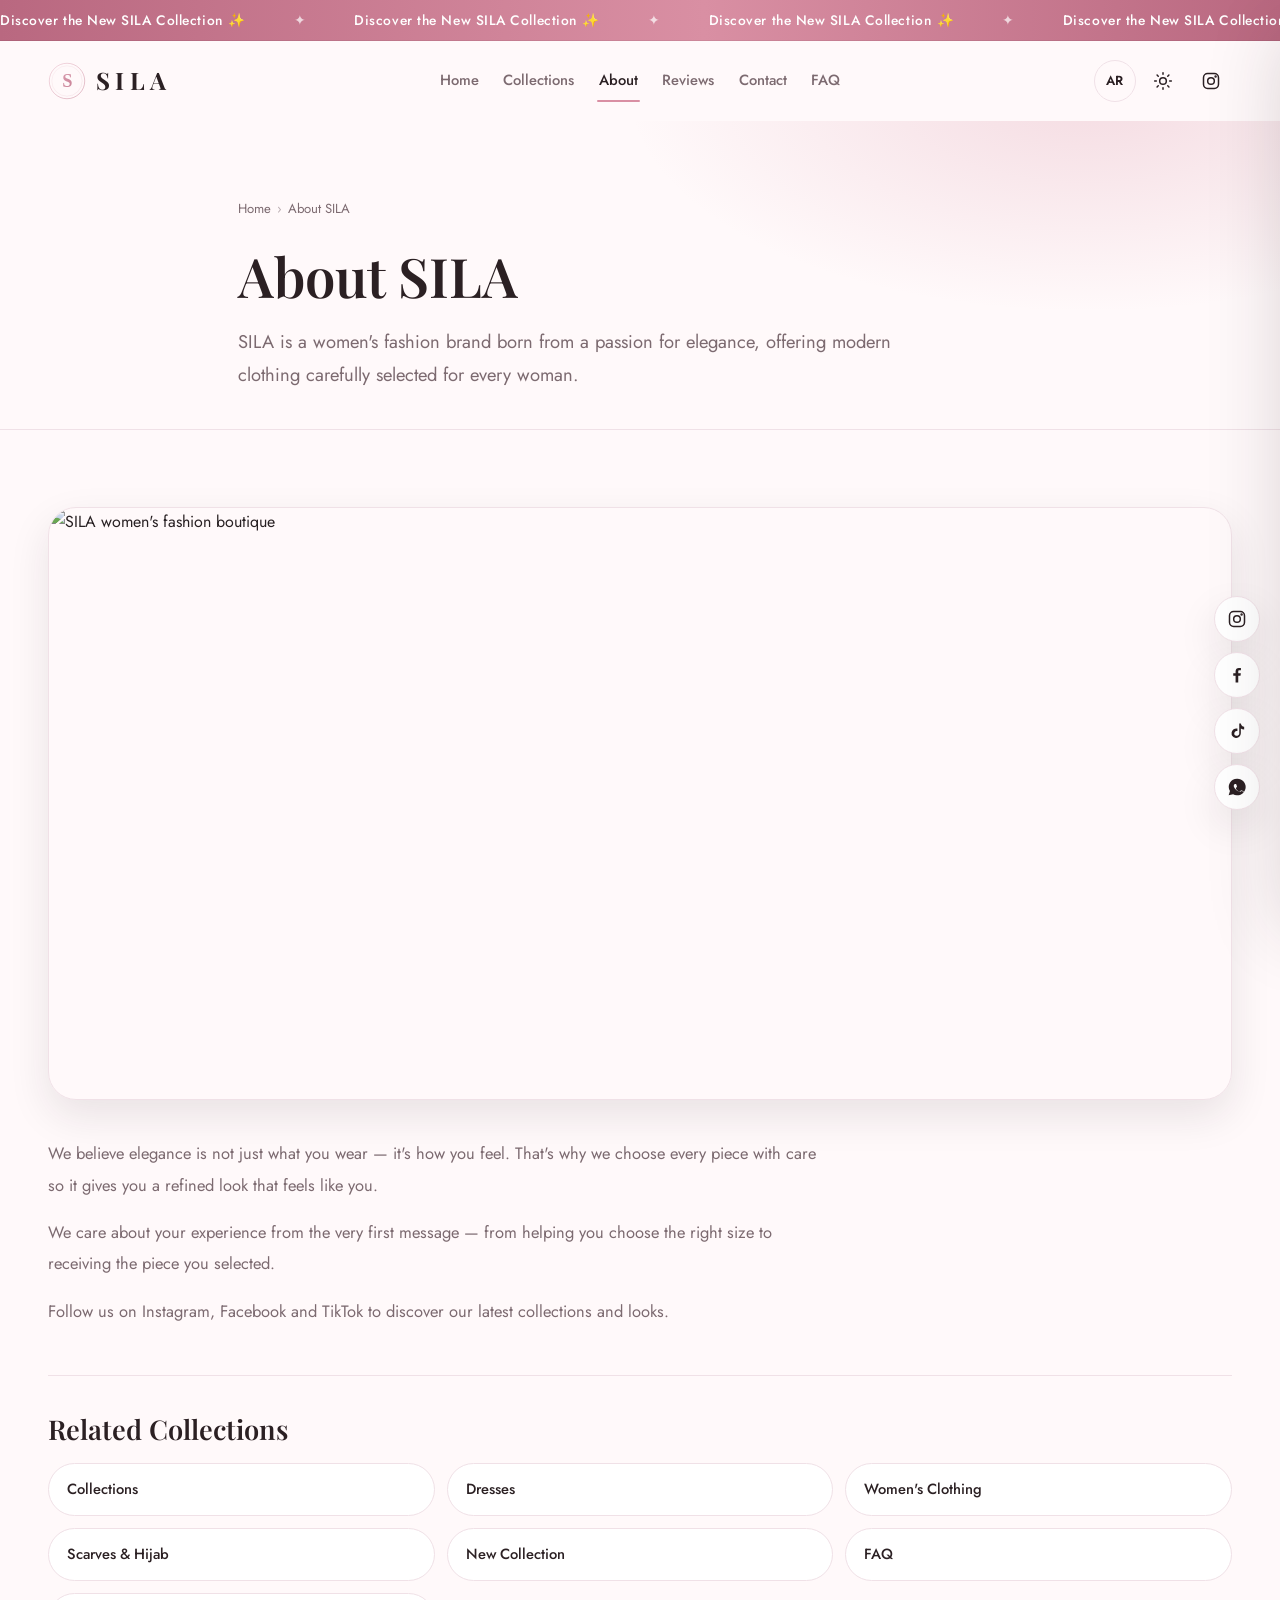
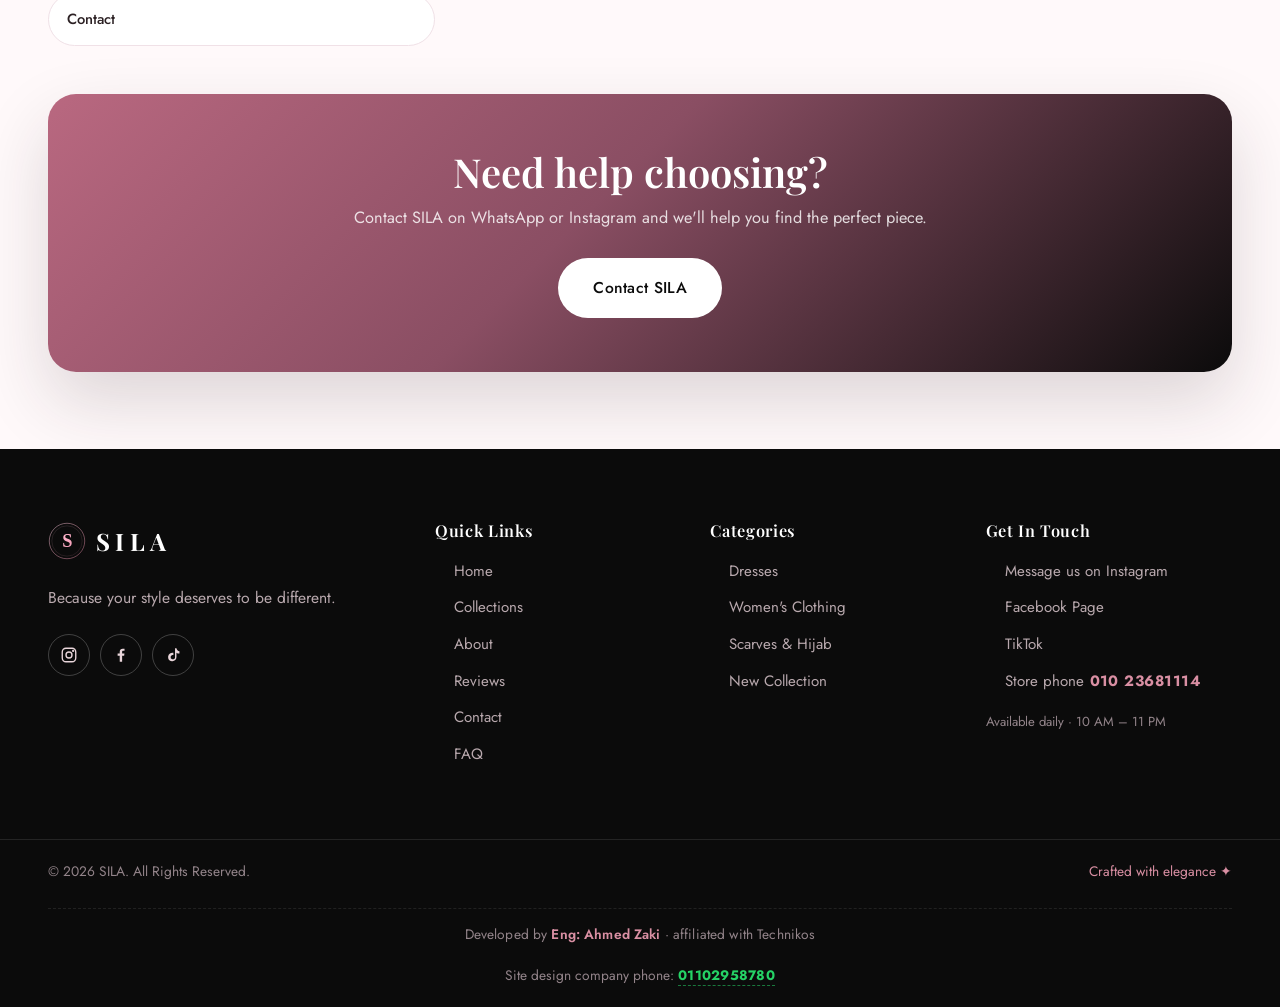
==== about/index.html @ e997da6b "Add multi-page SEO: subpages, robots, sitemap, schema, 404, brand assets, per-page meta" ====
<!DOCTYPE html>
<html lang="en" dir="ltr" data-theme="light" data-page="about" data-nav="about">
<head>
  <meta charset="UTF-8" />
  <meta name="viewport" content="width=device-width, initial-scale=1.0" />
  <meta name="description" content="Learn the SILA story — a women's fashion brand offering modern, elegant clothing carefully selected in Egypt." />
  <meta name="robots" content="index, follow" />
  <meta name="theme-color" content="#FFF9FA" />

  <!-- Open Graph -->
  <meta property="og:type" content="website" />
  <meta property="og:site_name" content="SILA" />
  <meta property="og:title" content="About SILA | Women's Fashion Brand" />
  <meta property="og:description" content="Learn the SILA story — a women's fashion brand offering modern, elegant clothing carefully selected in Egypt." />
  <meta property="og:image" content="https://sila-fashion.com/assets/brand/sila-og-image.png" />
  <meta property="og:url" content="https://sila-fashion.com/about/" />
  <meta property="og:locale" content="en_US" />
  <meta property="og:locale:alternate" content="ar_EG" />

  <!-- Twitter Card -->
  <meta name="twitter:card" content="summary_large_image" />
  <meta name="twitter:title" content="About SILA | Women's Fashion Brand" />
  <meta name="twitter:description" content="Learn the SILA story — a women's fashion brand offering modern, elegant clothing carefully selected in Egypt." />
  <meta name="twitter:image" content="https://sila-fashion.com/assets/brand/sila-og-image.png" />

  <!-- Canonical -->
  <link rel="canonical" href="https://sila-fashion.com/about/" />

  <!-- Favicons -->
  <link rel="icon" type="image/svg+xml" href="../assets/icons/favicon.svg" />
  <link rel="icon" type="image/png" sizes="32x32" href="../assets/icons/favicon-32x32.png" />
  <link rel="icon" type="image/png" sizes="16x16" href="../assets/icons/favicon-16x16.png" />
  <link rel="apple-touch-icon" sizes="180x180" href="../assets/icons/apple-touch-icon.png" />

  <title>About SILA | Women's Fashion Brand</title>

  <script>
    (function () {
      try {
        document.documentElement.classList.add('js');
        var th = localStorage.getItem('sila-theme');
        if (th === 'dark') document.documentElement.setAttribute('data-theme', 'dark');
        var lg = localStorage.getItem('sila-lang');
        if (lg === 'ar') { document.documentElement.lang = 'ar'; document.documentElement.dir = 'rtl'; }
      } catch (e) {}
    })();
  </script>

  <link rel="preconnect" href="https://fonts.googleapis.com" />
  <link rel="preconnect" href="https://fonts.gstatic.com" crossorigin />
  <link href="https://fonts.googleapis.com/css2?family=Almarai:wght@300;400;700;800&family=Jost:wght@300;400;500;600&family=Playfair+Display:ital,wght@0,400;0,500;0,600;0,700;1,400;1,500&display=swap" rel="stylesheet" />

  <link rel="stylesheet" href="../style.css" />
  <link rel="stylesheet" href="../pages.css" />

  <script type="application/ld+json">
  {
    "@context": "https://schema.org",
    "@type": "Organization",
    "name": "SILA",
    "url": "https://sila-fashion.com/",
    "logo": "https://sila-fashion.com/assets/brand/sila-icon.svg",
    "image": "https://sila-fashion.com/assets/brand/sila-og-image.png",
    "sameAs": [
      "https://www.facebook.com/share/1JP3XEn1RE/?mibextid=wwXIfr",
      "https://www.instagram.com/sila_scarf.96",
      "https://www.tiktok.com/@sill_womens_fashion"
    ]
  }
  </script>

  <script type="application/ld+json">
  {
    "@context": "https://schema.org",
    "@type": "WebPage",
    "name": "About SILA",
    "url": "https://sila-fashion.com/about/",
    "inLanguage": ["en", "ar"],
    "isPartOf": { "@type": "WebSite", "name": "SILA", "url": "https://sila-fashion.com/" },
    "publisher": { "@type": "Organization", "name": "SILA", "url": "https://sila-fashion.com/", "logo": "https://sila-fashion.com/assets/brand/sila-icon.svg" }
  }
  </script>
</head>
<body>
  <a class="skip-link" href="#main">Skip to content</a>

  <div class="loader" id="loader" aria-hidden="true">
    <div class="loader-monogram">
      <svg viewBox="0 0 120 120" width="140" height="140" aria-hidden="true">
        <circle cx="60" cy="60" r="54" fill="none" stroke="currentColor" stroke-width="1.2" />
        <text x="60" y="60" text-anchor="middle" dominant-baseline="central" class="loader-letter">S</text>
      </svg>
      <span class="loader-word">SILA</span>
    </div>
    <div class="loader-line"><span></span></div>
  </div>

  <div class="announcement">
    <div class="marquee">
      <div class="marquee-track" id="announceTrack"></div>
    </div>
  </div>

  <header class="nav" id="navbar">
    <div class="container nav-inner">
      <a class="logo" href="../" aria-label="SILA — Home">
        <img class="logo-icon" src="../assets/brand/sila-icon.svg" alt="SILA logo" width="38" height="38" />
        <span class="logo-text">SILA</span>
      </a>

      <nav class="nav-links" id="navLinks" aria-label="Primary navigation">
        <a href="../" class="nav-link" data-nav="home" data-i18n="nav.home">Home</a>
        <a href="../collections/" class="nav-link" data-nav="collections" data-i18n="nav.collections">Collections</a>
        <a href="../about/" class="nav-link" data-nav="about" data-i18n="nav.about">About</a>
        <a href="../#reviews" class="nav-link" data-nav="reviews" data-i18n="nav.reviews">Reviews</a>
        <a href="../contact/" class="nav-link" data-nav="contact" data-i18n="nav.contact">Contact</a>
        <a href="../faq/" class="nav-link" data-nav="faq" data-i18n="nav.faq">FAQ</a>
      </nav>

      <div class="nav-tools">
        <button class="icon-btn lang-btn" id="langBtn" aria-label="Switch language">
          <span id="langBtnText">AR</span>
        </button>

        <button class="icon-btn theme-btn" id="themeBtn" data-i18n-aria="common.theme" aria-label="Toggle theme">
          <svg class="icon-sun" width="20" height="20" viewBox="0 0 24 24" fill="none" stroke="currentColor" stroke-width="1.8" stroke-linecap="round" aria-hidden="true"><circle cx="12" cy="12" r="4"/><path d="M12 2v2M12 20v2M4.9 4.9l1.4 1.4M17.7 17.7l1.4 1.4M2 12h2M20 12h2M4.9 19.1l1.4-1.4M17.7 6.3l1.4-1.4"/></svg>
          <svg class="icon-moon" width="20" height="20" viewBox="0 0 24 24" fill="none" stroke="currentColor" stroke-width="1.8" stroke-linecap="round" stroke-linejoin="round" aria-hidden="true"><path d="M21 12.8A9 9 0 1 1 11.2 3 7 7 0 0 0 21 12.8z"/></svg>
        </button>

        <a class="icon-btn social-hdr" href="https://www.instagram.com/sila_scarf.96?igsh=anVldXRsYnl3MHF2&utm_source=qr" target="_blank" rel="noopener noreferrer" data-i18n-aria="common.instagram" aria-label="Instagram">
          <svg width="20" height="20" viewBox="0 0 24 24" fill="none" stroke="currentColor" stroke-width="1.8" stroke-linecap="round" stroke-linejoin="round" aria-hidden="true"><rect x="3" y="3" width="18" height="18" rx="5"/><circle cx="12" cy="12" r="4"/><circle cx="17.5" cy="6.5" r="0.6" fill="currentColor"/></svg>
        </a>

        <button class="hamburger" id="hamburger" aria-label="Open menu" aria-expanded="false">
          <span></span><span></span><span></span>
        </button>
      </div>
    </div>
  </header>

  <div class="menu-overlay" id="menuOverlay" hidden></div>
  <aside class="mobile-menu" id="mobileMenu" aria-label="Mobile menu" aria-hidden="true">
    <div class="mm-head">
      <a class="logo" href="../"><img class="logo-icon" src="../assets/brand/sila-icon.svg" alt="SILA" width="34" height="34" /><span class="logo-text">SILA</span></a>
      <button class="icon-btn mm-close" id="menuClose" data-i18n-aria="common.close" aria-label="Close menu">
        <svg width="20" height="20" viewBox="0 0 24 24" fill="none" stroke="currentColor" stroke-width="1.8" stroke-linecap="round" aria-hidden="true"><path d="M18 6L6 18M6 6l12 12"/></svg>
      </button>
    </div>
    <nav class="mm-links" aria-label="Mobile navigation">
      <a href="../" class="mm-link" data-nav="home" data-i18n="nav.home">Home</a>
      <a href="../collections/" class="mm-link" data-nav="collections" data-i18n="nav.collections">Collections</a>
      <a href="../about/" class="mm-link" data-nav="about" data-i18n="nav.about">About</a>
      <a href="../#reviews" class="mm-link" data-nav="reviews" data-i18n="nav.reviews">Reviews</a>
      <a href="../contact/" class="mm-link" data-nav="contact" data-i18n="nav.contact">Contact</a>
      <a href="../faq/" class="mm-link" data-nav="faq" data-i18n="nav.faq">FAQ</a>
    </nav>
    <div class="mm-tools">
      <button class="icon-btn mm-lang" id="mmLangBtn" aria-label="Switch language"><span id="mmLangText">AR</span></button>
      <button class="icon-btn mm-theme" id="mmThemeBtn" aria-label="Toggle theme">
        <svg class="icon-sun" width="20" height="20" viewBox="0 0 24 24" fill="none" stroke="currentColor" stroke-width="1.8" stroke-linecap="round" aria-hidden="true"><circle cx="12" cy="12" r="4"/><path d="M12 2v2M12 20v2M4.9 4.9l1.4 1.4M17.7 17.7l1.4 1.4M2 12h2M20 12h2M4.9 19.1l1.4-1.4M17.7 6.3l1.4-1.4"/></svg>
        <svg class="icon-moon" width="20" height="20" viewBox="0 0 24 24" fill="none" stroke="currentColor" stroke-width="1.8" stroke-linecap="round" stroke-linejoin="round" aria-hidden="true"><path d="M21 12.8A9 9 0 1 1 11.2 3 7 7 0 0 0 21 12.8z"/></svg>
      </button>
    </div>
    <a class="btn btn-primary mm-cta" href="../contact/" data-i18n="hero.contactCta">Contact Us</a>
    <div class="mm-social">
      <a class="social-pill" href="https://www.instagram.com/sila_scarf.96?igsh=anVldXRsYnl3MHF2&utm_source=qr" target="_blank" rel="noopener noreferrer" aria-label="Instagram">Instagram</a>
      <a class="social-pill" href="https://www.facebook.com/share/1JP3XEn1RE/?mibextid=wwXIfr" target="_blank" rel="noopener noreferrer" aria-label="Facebook">Facebook</a>
      <a class="social-pill" href="https://www.tiktok.com/@sill_womens_fashion?_r=1&_t=ZS-92lfD122CHI" target="_blank" rel="noopener noreferrer" aria-label="TikTok">TikTok</a>
      <a class="social-pill wa-pill" href="https://wa.me/201023681114" target="_blank" rel="noopener noreferrer" aria-label="WhatsApp">WhatsApp</a>
    </div>
  </aside>

  <main id="main">
    <div class="page-hero">
      <div class="container page-hero-inner">
        <nav class="crumbs" id="crumbs" aria-label="Breadcrumb">
          <a href="../" data-i18n="crumb.home">Home</a><span class="crumb-sep" aria-hidden="true">›</span>
          <a href="../about/" aria-current="page">About SILA</a>
        </nav>
        <h1 class="page-title" data-i18n="page.about.h1">About SILA</h1>
        <p class="page-lead" data-i18n="page.about.lead">SILA is a women's fashion brand born from a passion for elegance, offering modern clothing carefully selected for every woman.</p>
      </div>
    </div>

    <section class="section page-content">
      <div class="container">
        <figure class="page-figure">
          <img src="https://images.unsplash.com/photo-1469334031218-e382a71b716b?auto=format&fit=crop&w=1200&q=80" alt="SILA women's fashion editorial" data-i18n-alt="alt.about" loading="lazy" />
        </figure>

        <div class="prose">
          <p data-i18n="page.about.p1">We believe elegance is not just what you wear — it's how you feel. That's why we choose every piece with care so it gives you a refined look that feels like you.</p>
          <p data-i18n="page.about.p2">We care about your experience from the very first message — from helping you choose the right size to receiving the piece you selected.</p>
          <p data-i18n="page.about.p3">Follow us on Instagram, Facebook and TikTok to discover our latest collections and looks.</p>
        </div>

        <nav class="related" aria-labelledby="relatedTitle">
          <h2 id="relatedTitle" data-i18n="related.title">Related Collections</h2>
          <div class="related-list">
            <a class="related-link" href="../collections/">Collections</a>
            <a class="related-link" href="../dresses/">Dresses</a>
            <a class="related-link" href="../womens-clothing/">Women's Clothing</a>
            <a class="related-link" href="../scarves/">Scarves &amp; Hijab</a>
            <a class="related-link" href="../new-collection/">New Collection</a>
            <a class="related-link" href="../faq/">FAQ</a>
            <a class="related-link" href="../contact/">Contact</a>
          </div>
        </nav>

        <div class="page-cta">
          <h2 data-i18n="page.cta.title">Need help choosing?</h2>
          <p data-i18n="page.cta.desc">Contact SILA on WhatsApp or Instagram and we'll help you find the perfect piece.</p>
          <a class="btn" href="../contact/" data-i18n="cta.contact">Contact SILA</a>
        </div>
      </div>
    </section>
  </main>

  <footer class="footer" id="footer">
    <div class="container footer-grid">
      <div class="footer-brand">
        <a class="logo" href="../">
          <img class="logo-icon" src="../assets/brand/sila-icon.svg" alt="SILA logo" width="36" height="36" />
          <span class="logo-text">SILA</span>
        </a>
        <p data-i18n="footer.desc">Because your style deserves to be different.</p>
        <div class="footer-social">
          <a href="https://www.instagram.com/sila_scarf.96?igsh=anVldXRsYnl3MHF2&utm_source=qr" target="_blank" rel="noopener noreferrer" aria-label="Instagram">
            <svg width="18" height="18" viewBox="0 0 24 24" fill="none" stroke="currentColor" stroke-width="1.8" stroke-linecap="round" stroke-linejoin="round" aria-hidden="true"><rect x="3" y="3" width="18" height="18" rx="5"/><circle cx="12" cy="12" r="4"/><circle cx="17.5" cy="6.5" r="0.6" fill="currentColor"/></svg>
          </a>
          <a href="https://www.facebook.com/share/1JP3XEn1RE/?mibextid=wwXIfr" target="_blank" rel="noopener noreferrer" aria-label="Facebook">
            <svg width="18" height="18" viewBox="0 0 24 24" fill="currentColor" aria-hidden="true"><path d="M13.5 21v-8h2.7l.4-3.1h-3.1V7.9c0-.9.3-1.5 1.6-1.5h1.6V3.6c-.3 0-1.3-.1-2.4-.1-2.4 0-4 1.4-4 4.1v2.3H7.5V13h2.8v8"/></svg>
          </a>
          <a href="https://www.tiktok.com/@sill_womens_fashion?_r=1&_t=ZS-92lfD122CHI" target="_blank" rel="noopener noreferrer" aria-label="TikTok">
            <svg width="18" height="18" viewBox="0 0 24 24" fill="currentColor" aria-hidden="true"><path d="M16.6 3c.4 2.1 1.8 3.7 4 4v3.1c-1.5 0-2.9-.5-4-1.2v5.9c0 3.4-2.8 6-6.2 5.5a5.9 5.9 0 0 1-4.9-6.4 5.9 5.9 0 0 1 7-4.9v3.1a2.9 2.9 0 0 0-3.6 1.9 2.9 2.9 0 0 0 1.9 3.6c1.7.5 3.4-.4 3.9-2V3h3.9z"/></svg>
          </a>
        </div>
      </div>

      <nav class="footer-col" aria-label="Footer links">
        <h4 data-i18n="footer.linksTitle">Quick Links</h4>
        <a href="../" data-i18n="nav.home">Home</a>
        <a href="../collections/" data-i18n="nav.collections">Collections</a>
        <a href="../about/" data-i18n="nav.about">About</a>
        <a href="../#reviews" data-i18n="nav.reviews">Reviews</a>
        <a href="../contact/" data-i18n="nav.contact">Contact</a>
        <a href="../faq/" data-i18n="nav.faq">FAQ</a>
      </nav>

      <nav class="footer-col" aria-label="Categories">
        <h4 data-i18n="footer.categoriesTitle">Categories</h4>
        <a href="../dresses/" data-i18n="explore.card.dresses">Dresses</a>
        <a href="../womens-clothing/" data-i18n="explore.card.wc">Women's Clothing</a>
        <a href="../scarves/" data-i18n="explore.card.scarves">Scarves &amp; Hijab</a>
        <a href="../new-collection/" data-i18n="explore.card.new">New Collection</a>
      </nav>

      <div class="footer-col">
        <h4 data-i18n="footer.contactTitle">Get In Touch</h4>
        <a href="https://www.instagram.com/sila_scarf.96?igsh=anVldXRsYnl3MHF2&utm_source=qr" target="_blank" rel="noopener noreferrer">
          <span data-i18n="footer.instagram">Message us on Instagram</span>
        </a>
        <a href="https://www.facebook.com/share/1JP3XEn1RE/?mibextid=wwXIfr" target="_blank" rel="noopener noreferrer">
          <span data-i18n="footer.facebook">Facebook Page</span>
        </a>
        <a href="https://www.tiktok.com/@sill_womens_fashion?_r=1&_t=ZS-92lfD122CHI" target="_blank" rel="noopener noreferrer">
          <span data-i18n="footer.tiktok">TikTok</span>
        </a>
        <a href="tel:+201023681114" class="footer-tel" aria-label="01023681114">
          <span data-i18n="footer.storePhone">Store phone</span>
          <bdi class="tel-num">010 23681114</bdi>
        </a>
        <span class="footer-note" data-i18n="footer.hours">Available daily · 10 AM – 11 PM</span>
      </div>
    </div>
    <div class="footer-bottom">
      <div class="container">
        <p data-i18n="footer.rights">© 2026 SILA. All Rights Reserved.</p>
        <p class="footer-made" data-i18n="footer.made">Crafted with elegance ✦</p>
        <p class="footer-credit">
          <span data-i18n="footer.devBy">Developed by</span> <strong class="dev-name">Eng: Ahmed Zaki</strong>
          <span data-i18n="footer.devOf">· affiliated with Technikos</span>
        </p>
        <p class="footer-phone">
          <span data-i18n="footer.devPhone">Site design company phone:</span>
          <a href="https://wa.me/201102958780" target="_blank" rel="noopener noreferrer"><bdi>01102958780</bdi></a>
        </p>
      </div>
    </div>
  </footer>

  <div class="float-social" aria-label="Social links">
    <a href="https://www.instagram.com/sila_scarf.96?igsh=anVldXRsYnl3MHF2&utm_source=qr" target="_blank" rel="noopener noreferrer" class="fs-link fs-ig" aria-label="Instagram">
      <svg width="20" height="20" viewBox="0 0 24 24" fill="none" stroke="currentColor" stroke-width="1.8" stroke-linecap="round" stroke-linejoin="round" aria-hidden="true"><rect x="3" y="3" width="18" height="18" rx="5"/><circle cx="12" cy="12" r="4"/><circle cx="17.5" cy="6.5" r="0.6" fill="currentColor"/></svg>
    </a>
    <a href="https://www.facebook.com/share/1JP3XEn1RE/?mibextid=wwXIfr" target="_blank" rel="noopener noreferrer" class="fs-link fs-fb" aria-label="Facebook">
      <svg width="20" height="20" viewBox="0 0 24 24" fill="currentColor" aria-hidden="true"><path d="M13.5 21v-8h2.7l.4-3.1h-3.1V7.9c0-.9.3-1.5 1.6-1.5h1.6V3.6c-.3 0-1.3-.1-2.4-.1-2.4 0-4 1.4-4 4.1v2.3H7.5V13h2.8v8"/></svg>
    </a>
    <a href="https://www.tiktok.com/@sill_womens_fashion?_r=1&_t=ZS-92lfD122CHI" target="_blank" rel="noopener noreferrer" class="fs-link fs-tk" aria-label="TikTok">
      <svg width="20" height="20" viewBox="0 0 24 24" fill="currentColor" aria-hidden="true"><path d="M16.6 3c.4 2.1 1.8 3.7 4 4v3.1c-1.5 0-2.9-.5-4-1.2v5.9c0 3.4-2.8 6-6.2 5.5a5.9 5.9 0 0 1-4.9-6.4 5.9 5.9 0 0 1 7-4.9v3.1a2.9 2.9 0 0 0-3.6 1.9 2.9 2.9 0 0 0 1.9 3.6c1.7.5 3.4-.4 3.9-2V3h3.9z"/></svg>
    </a>
    <a href="https://wa.me/201023681114" target="_blank" rel="noopener noreferrer" class="fs-link fs-wa" aria-label="WhatsApp">
      <svg width="20" height="20" viewBox="0 0 24 24" fill="currentColor" aria-hidden="true"><path d="M12.04 2a9.9 9.9 0 0 0-8.5 14.9L2 22l5.3-1.4A10 10 0 1 0 12.04 2zm5.8 14.2c-.2.7-1.2 1.3-1.7 1.4-.5.1-1 .2-2.9-.6-2.5-1-4-3.5-4.1-3.7-.1-.2-1-1.3-1-2.5 0-1.2.6-1.8.9-2.1.3-.3.6-.4.8-.4h.6c.2 0 .4-.1.6.4l.8 2c.1.2.1.4.1.6 0 .2 0 .4-.1.5l-.4.6-.4.5c-.3.3-.6.6-.4.9.2.3.7 1.3 1.6 2.1 1.2 1.1 2.1 1.4 2.5 1.5.4.1.6.1.8-.1l1.1-1.2c.2-.3.5-.3.8-.1l1.8.9c.3.1.5.2.6.3.1.2.1.8-.1 1.5z"/></svg>
    </a>
  </div>

  <button class="to-top" id="toTop" aria-label="Back to top">
    <svg width="18" height="18" viewBox="0 0 24 24" fill="none" stroke="currentColor" stroke-width="1.8" stroke-linecap="round" stroke-linejoin="round" aria-hidden="true"><path d="M12 19V5M5 12l7-7 7 7"/></svg>
  </button>

  <script src="../script.js" defer></script>
</body>
</html>
---- style.css ----
/* ============================================================
   SILA — Premium Women's Fashion
   Design System + All Sections
   Light / Dark themes · RTL / LTR ready
   ============================================================ */

/* ---------- Design Tokens ---------- */
:root {
  --pink: #D98FA3;
  --pink-dark: #B96880;
  --pink-soft: #F4DDE3;
  --white: #FFFFFF;
  --off-white: #FFF9FA;
  --black: #0B0B0B;
  --dark: #151515;
  --text-body: #2B2023;
  --gray: #8A777C;

  --bg: var(--off-white);
  --surface: var(--white);
  --surface-2: #FDF1F5;
  --text: #2B2023;
  --text-2: #7C6A70;
  --border: #F0E1E7;
  --accent: var(--pink);
  --accent-strong: var(--pink-dark);
  --accent-glow: rgba(217, 143, 163, 0.28);
  --hero-mask: linear-gradient(180deg, rgba(255,249,250,0) 0%, rgba(255,249,250,1) 100%);

  --shadow-sm: 0 6px 18px rgba(43, 32, 35, 0.06);
  --shadow-md: 0 16px 40px rgba(43, 32, 35, 0.10);
  --shadow-lg: 0 30px 70px rgba(43, 32, 35, 0.16);

  --radius-sm: 12px;
  --radius-md: 16px;
  --radius-lg: 22px;
  --radius-xl: 28px;

  --nav-h: 80px;
  --nav-h-small: 66px;
  --container: 1280px;
  --ease-out: cubic-bezier(0.16, 1, 0.3, 1);
  --ease-soft: cubic-bezier(0.33, 1, 0.68, 1);

  --font-display: "Playfair Display", Georgia, serif;
  --font-body: "Jost", "Helvetica Neue", Arial, sans-serif;
}

html[lang="ar"] {
  --font-display: "Almarai", "Jost", sans-serif;
  --font-body: "Almarai", "Jost", sans-serif;
}

/* Dedicated premium dark theme — not an inversion */
[data-theme="dark"] {
  --bg: #0B0B0B;
  --surface: #151515;
  --surface-2: #1C1519;
  --text: #FFFFFF;
  --text-2: #BDBDBD;
  --border: #2A2326;
  --accent: #D98FA3;
  --accent-strong: #E4AABC;
  --accent-glow: rgba(217, 143, 163, 0.22);
  --hero-mask: linear-gradient(180deg, rgba(11,11,11,0) 0%, rgba(11,11,11,1) 100%);

  --shadow-sm: 0 6px 18px rgba(0, 0, 0, 0.35);
  --shadow-md: 0 16px 40px rgba(0, 0, 0, 0.45);
  --shadow-lg: 0 30px 70px rgba(0, 0, 0, 0.55);
}

/* ---------- Reset ---------- */
*, *::before, *::after { box-sizing: border-box; margin: 0; padding: 0; }

[hidden] { display: none !important; }

html {
  scroll-behavior: smooth;
  scroll-padding-top: calc(var(--nav-h) + 10px);
  -webkit-text-size-adjust: 100%;
}

html[dir="rtl"] { letter-spacing: 0 !important; }

body {
  font-family: var(--font-body);
  font-weight: 400;
  font-size: 1rem;
  line-height: 1.7;
  color: var(--text);
  background-color: var(--bg);
  text-align: start;
  overflow-x: hidden;
  -webkit-font-smoothing: antialiased;
  transition: background-color 0.5s ease, color 0.5s ease;
}

img { max-width: 100%; display: block; }
a { color: inherit; text-decoration: none; }
button { font: inherit; color: inherit; background: none; border: none; cursor: pointer; }
ul, ol { list-style: none; }
input { font: inherit; }

h1, h2, h3, h4 { font-family: var(--font-display); font-weight: 600; line-height: 1.15; text-wrap: balance; }

::selection { background: var(--accent); color: #fff; }

:focus-visible { outline: 2px solid var(--accent-strong); outline-offset: 3px; border-radius: 4px; }

::-webkit-scrollbar { width: 10px; }
::-webkit-scrollbar-track { background: var(--bg); }
::-webkit-scrollbar-thumb { background: color-mix(in srgb, var(--accent) 55%, transparent); border-radius: 8px; }

.skip-link {
  position: fixed; inset-block-start: 10px; inset-inline-start: 10px;
  z-index: 3000; padding: 10px 18px; border-radius: 999px;
  background: var(--black); color: #fff; font-size: 0.9rem;
  transform: translateY(-200%); transition: transform 0.3s;
}
.skip-link:focus { transform: none; }

/* ---------- Utilities ---------- */
.container { width: 100%; max-width: var(--container); margin-inline: auto; padding-inline: clamp(20px, 4vw, 48px); }

.section { padding-block: clamp(4.5rem, 9vw, 7.5rem); }

.section-head { max-width: 640px; margin-block-end: clamp(2.2rem, 5vw, 3.5rem); }
.section-head.split { max-width: none; display: flex; align-items: flex-end; justify-content: space-between; gap: 24px; }

.kicker {
  display: inline-block; font-size: 0.78rem; font-weight: 500;
  letter-spacing: 0.28em; text-transform: uppercase; color: var(--accent-strong);
  margin-block-end: 0.7rem;
}
.kicker.light { color: #F2C9D6; }

.section-title { font-size: clamp(2rem, 4.6vw, 3.15rem); color: var(--text); }
.section-sub { margin-block-start: 0.9rem; color: var(--text-2); font-size: 1.05rem; }

.eyebrow {
  display: inline-block; font-size: 0.8rem; font-weight: 500;
  letter-spacing: 0.32em; text-transform: uppercase; color: var(--accent-strong);
  padding: 8px 16px; border: 1px solid var(--border); border-radius: 999px;
  background: var(--surface);
  box-shadow: var(--shadow-sm);
}

/* ---------- Buttons ---------- */
.btn {
  --btn-pad: 1.05rem 2.2rem;
  display: inline-flex; align-items: center; justify-content: center; gap: 10px;
  padding: var(--btn-pad); border-radius: 999px;
  font-size: 0.98rem; font-weight: 500; letter-spacing: 0.02em;
  transition: transform 0.35s var(--ease-out), box-shadow 0.35s var(--ease-out),
              background-color 0.35s, color 0.35s, border-color 0.35s;
  will-change: transform;
}
.btn svg { flex-shrink: 0; transition: transform 0.35s var(--ease-out); }

.btn-primary {
  background: linear-gradient(135deg, var(--pink) 0%, var(--pink-dark) 100%);
  color: #fff; box-shadow: 0 12px 26px rgba(185, 104, 128, 0.34);
}
.btn-primary:hover {
  transform: translateY(-3px);
  box-shadow: 0 18px 38px rgba(185, 104, 128, 0.45);
}
.btn-primary:hover .btn-arrow { transform: translateX(4px); scale: 1.1; }
[dir="rtl"] .btn-primary:hover .btn-arrow { transform: translateX(-4px) scaleX(-1) scale(1.1); }

.btn-ghost {
  color: var(--text); border: 1px solid color-mix(in srgb, var(--text) 22%, transparent);
  background: transparent;
}
.btn-ghost:hover { transform: translateY(-3px); border-color: var(--accent); color: var(--accent-strong); box-shadow: var(--shadow-sm); }
.btn-ghost:hover .btn-arrow { transform: translateX(4px); }
[dir="rtl"] .btn-ghost:hover .btn-arrow { transform: translateX(-4px) scaleX(-1); }

.btn-dark-light {
  background: var(--text); color: var(--bg);
}
.btn-dark-light:hover { transform: translateY(-3px); background: var(--accent-strong); color: #fff; box-shadow: 0 16px 34px rgba(185,104,128,0.4); }
.btn-dark-light:hover .btn-arrow { transform: translateX(4px); }
[dir="rtl"] .btn-dark-light:hover .btn-arrow { transform: translateX(-4px) scaleX(-1); }

.btn-light-outline {
  color: #fff; border: 1px solid rgba(255, 255, 255, 0.7); background: rgba(255, 255, 255, 0.08);
  backdrop-filter: blur(6px);
}
.btn-light-outline:hover { transform: translateY(-3px); background: #fff; color: var(--black); box-shadow: 0 18px 40px rgba(0,0,0,0.3); }

.btn-arrow { opacity: 0.9; }

/* ---------- Icon Button ---------- */
.icon-btn {
  display: inline-flex; align-items: center; justify-content: center;
  width: 42px; height: 42px; border-radius: 50%;
  color: var(--text); border: 1px solid transparent;
  transition: background-color 0.3s, color 0.3s, transform 0.3s, border-color 0.3s;
}
.icon-btn:hover {
  background: var(--accent); color: #fff; transform: translateY(-1px);
}
.icon-btn .icon-moon { display: none; }
[data-theme="dark"] .icon-btn .icon-sun { display: none; }
[data-theme="dark"] .icon-btn .icon-moon { display: block; }

.lang-btn { font-size: 0.82rem; font-weight: 600; letter-spacing: 0.06em; border-color: var(--border); }
[lang="ar"] .lang-btn, [lang="ar"] #mmLangBtn { font-family: "Almarai", sans-serif; }

/* ---------- Loader ---------- */
.loader {
  position: fixed; inset: 0; z-index: 4000;
  display: grid; place-content: center; gap: 26px;
  background: var(--black);
  color: var(--pink);
  transition: opacity 0.7s ease, visibility 0.7s;
}
.loader.done { opacity: 0; visibility: hidden; pointer-events: none; }

.loader-monogram { display: flex; flex-direction: column; align-items: center; gap: 8px; }
.loader-monogram svg { color: var(--pink); animation: loaderPulse 2.2s ease-in-out infinite; }
.loader-letter {
  font-family: var(--font-display); font-size: 58px; font-weight: 600; fill: currentColor;
  animation: loaderFade 2.2s ease-in-out infinite;
}
.loader-word {
  font-size: 1.1rem; font-weight: 500; letter-spacing: 0.7em; text-indent: 0.7em;
  color: rgba(217, 143, 163, 0.85);
  animation: loaderFade 2.2s ease-in-out infinite;
}
.loader-line {
  width: 150px; height: 1px; margin-inline: auto; background: rgba(217, 143, 163, 0.2); border-radius: 2px;
  overflow: hidden;
}
.loader-line span {
  display: block; height: 100%; width: 45%;
  background: var(--pink); border-radius: 2px;
  animation: loaderSlide 1.3s ease-in-out infinite;
}

@keyframes loaderSlide { 0% { margin-inline-start: -45%; } 100% { margin-inline-start: 100%; } }
@keyframes loaderPulse { 0%, 100% { opacity: 1; } 50% { opacity: 0.55; } }
@keyframes loaderFade { 0%, 100% { opacity: 1; } 50% { opacity: 0.6; } }

/* ---------- Announcement ---------- */
.announcement {
  background: linear-gradient(90deg, #B96880 0%, #D98FA3 55%, #B96880 100%);
  color: #fff; font-size: 0.86rem; font-weight: 500; letter-spacing: 0.04em;
  overflow: hidden; white-space: nowrap;
  box-shadow: inset 0 -1px 0 rgba(0, 0, 0, 0.06);
}
.marquee { width: 100%; overflow: hidden; }
.marquee-track {
  display: inline-flex; align-items: center; gap: 3rem; padding-block: 9px;
  animation: marquee 26s linear infinite; will-change: transform;
  min-width: max-content;
}
.marquee-track span { display: inline-flex; align-items: center; gap: 8px; }
.marquee-sep { opacity: 0.7; }
[dir="rtl"] .marquee-track { animation-direction: reverse; }

@keyframes marquee { from { transform: translateX(0); } to { transform: translateX(-50%); } }

/* ---------- Navbar ---------- */
.nav {
  position: sticky; top: 0; z-index: 900;
  height: var(--nav-h);
  transition: height 0.4s var(--ease-soft), background-color 0.4s, box-shadow 0.4s, border-color 0.4s, backdrop-filter 0.4s;
  background: transparent;
  border-block-end: 1px solid transparent;
}
.nav.scrolled {
  height: var(--nav-h-small);
  background: color-mix(in srgb, var(--bg) 82%, transparent);
  backdrop-filter: blur(16px) saturate(1.4);
  -webkit-backdrop-filter: blur(16px) saturate(1.4);
  box-shadow: 0 10px 30px rgba(0, 0, 0, 0.06);
  border-block-end-color: var(--border);
}
.nav-inner {
  height: 100%;
  display: grid; grid-template-columns: 1fr auto 1fr; align-items: center; gap: 16px;
}

.logo { display: inline-flex; align-items: center; gap: 10px; }
.logo-icon { width: 38px; height: 38px; border-radius: 50%; transition: transform 0.4s var(--ease-out); }
.logo:hover .logo-icon { transform: rotate(10deg) scale(1.05); }
.logo-text {
  font-family: var(--font-display); font-weight: 700; font-size: 1.5rem;
  letter-spacing: 0.22em; color: var(--text);
}
html[lang="ar"] .logo-text { letter-spacing: 0.08em; }

.nav-links { display: flex; align-items: center; gap: clamp(6px, 1.6vw, 26px); }
.nav-link {
  position: relative; padding: 6px 2px; font-size: 0.92rem; font-weight: 500;
  color: var(--text-2); transition: color 0.3s;
}
.nav-link::after {
  content: ""; position: absolute; inset-inline-start: 0; inset-block-end: -3px;
  width: 100%; height: 2px; border-radius: 2px;
  background: var(--accent);
  transform: scaleX(0); transform-origin: center;
  transition: transform 0.35s var(--ease-out);
}
.nav-link:hover, .nav-link.active { color: var(--text); }
.nav-link.active::after, .nav-link:hover::after { transform: scaleX(1); }

.nav-tools { display: flex; align-items: center; justify-content: flex-end; gap: 6px; }
.nav-tools .social-hdr { display: inline-flex; }
.nav-tools .hamburger { display: none; }

.hamburger { width: 44px; height: 44px; display: inline-flex; flex-direction: column; align-items: center; justify-content: center; gap: 5px; border-radius: 50%; transition: background-color 0.3s; }
.hamburger span { display: block; width: 20px; height: 2px; background: var(--text); border-radius: 2px; transition: transform 0.35s var(--ease-out), opacity 0.3s; }
.hamburger:hover { background: var(--accent); }
.hamburger:hover span { background: #fff; }
.hamburger.active span:nth-child(1) { transform: translateY(7px) rotate(45deg); }
.hamburger.active span:nth-child(2) { opacity: 0; }
.hamburger.active span:nth-child(3) { transform: translateY(-7px) rotate(-45deg); }

/* ---------- Mobile Menu ---------- */
.menu-overlay {
  position: fixed; inset: 0; z-index: 940;
  background: rgba(11, 11, 11, 0.55); backdrop-filter: blur(4px);
  opacity: 0; transition: opacity 0.4s;
}
.menu-overlay.visible { opacity: 1; }

.mobile-menu {
  position: fixed; inset-block-start: 0; inset-inline-end: 0; z-index: 950;
  width: min(86vw, 380px); height: 100dvh;
  background: var(--surface);
  display: flex; flex-direction: column;
  padding: 22px 26px 34px;
  overflow-y: auto;
  box-shadow: var(--shadow-lg);
  transform: translateX(100%);
  transition: transform 0.5s var(--ease-out);
}
[dir="rtl"] .mobile-menu { transform: translateX(-100%); }
.mobile-menu.open { transform: translateX(0); }

.mm-head { display: flex; align-items: center; justify-content: space-between; padding-block-end: 18px; border-block-end: 1px solid var(--border); }
.mm-links { display: flex; flex-direction: column; gap: 4px; padding-block: 24px; }
.mm-link {
  font-family: var(--font-display); font-size: 1.35rem; font-weight: 500; color: var(--text);
  padding: 11px 8px; border-radius: 12px;
  display: flex; align-items: center; justify-content: space-between;
  transition: background-color 0.3s, color 0.3s, padding-inline-start 0.3s;
}
.mm-link::after { content: "→"; font-size: 1.1rem; color: var(--accent); opacity: 0; transition: opacity 0.3s; }
html[dir="rtl"] .mm-link::after { content: "←"; }
.mm-link:hover { background: var(--surface-2); color: var(--accent-strong); padding-inline-start: 16px; }
.mm-link:hover::after { opacity: 1; }

.mm-tools { display: flex; gap: 10px; padding-block: 8px; }
.mm-tools .icon-btn { border: 1px solid var(--border); height: 46px; width: 46px; }
.mm-lang { font-size: 0.84rem; font-weight: 600; }
.mm-cta { width: 100%; margin-block: 16px; }
.mm-social { display: flex; flex-wrap: wrap; gap: 10px; padding-block-start: 8px; border-block-start: 1px solid var(--border); margin-block-start: auto; }

.social-pill {
  font-size: 0.8rem; font-weight: 500; padding: 8px 16px; border-radius: 999px;
  border: 1px solid var(--border); color: var(--text-2);
  transition: background-color 0.3s, color 0.3s, border-color 0.3s;
}
.social-pill:hover { background: var(--accent); color: #fff; border-color: var(--accent); }
.social-pill.wa-pill { background: rgb(37, 211, 102, 0.12); color: #25D366; border-color: rgb(37, 211, 102, 0.4); }
.social-pill.wa-pill:hover { background: #25D366; color: #fff; border-color: #25D366; }

/* ============================================================
   HERO
   ============================================================ */
.hero { position: relative; padding-block: clamp(3rem, 6vw, 5rem) clamp(5rem, 10vw, 8rem); overflow: hidden; }

.hero-inner { display: grid; grid-template-columns: 1.02fr 0.98fr; align-items: center; gap: clamp(28px, 5vw, 72px); }

.hero-content { position: relative; z-index: 2; }
.hero-title {
  font-size: clamp(2.7rem, 6.4vw, 4.9rem);
  font-weight: 600; line-height: 1.04;
  margin-block: 1.4rem 1.1rem; color: var(--text);
}
.hero-title .accent {
  font-style: italic; font-weight: 600;
  color: var(--accent-strong);
  display: inline-block; white-space: nowrap;
}
.hero-desc { font-size: clamp(1.05rem, 1.6vw, 1.25rem); color: var(--text-2); max-width: 30em; }

.hero-actions { display: flex; flex-wrap: wrap; gap: 14px; margin-block-start: 2.2rem; }

.hero-stats { display: flex; gap: clamp(18px, 3vw, 42px); margin-block-start: 2.6rem; }
.stat { display: flex; flex-direction: column; gap: 2px; }
.stat strong { font-family: var(--font-display); font-size: 1.7rem; font-weight: 600; color: var(--text); line-height: 1.1; }
.stat .star-mini { font-style: normal; color: var(--accent); margin-inline-start: 3px; font-size: 1.2rem; }
.stat span { font-size: 0.82rem; color: var(--text-2); }
.stat + .stat {
  padding-inline-start: clamp(18px, 3vw, 42px);
  border-inline-start: 1px solid var(--border);
}

.hero-media { position: relative; }
.hero-blob {
  position: absolute; inset-block: -6%; inset-inline: -4%;
  background: radial-gradient(closest-side, var(--accent-glow), transparent 70%);
  filter: blur(30px); border-radius: 50%;
  animation: blobDrift 9s ease-in-out infinite alternate;
}
@keyframes blobDrift { from { transform: scale(1) translate(0, 0); } to { transform: scale(1.1) translate(2%, -2%); } }

.hero-frame {
  position: relative; z-index: 1;
  border-radius: var(--radius-xl);
  overflow: hidden;
  aspect-ratio: 4 / 4.7;
  box-shadow: var(--shadow-lg), 0 0 0 1px var(--border);
}
.hero-frame img { width: 100%; height: 100%; object-fit: cover; }

.float-chip {
  position: absolute; z-index: 3;
  display: inline-flex; align-items: center; gap: 8px;
  padding: 11px 18px; border-radius: 999px;
  background: rgba(255, 255, 255, 0.78);
  backdrop-filter: blur(10px);
  box-shadow: var(--shadow-md);
  font-size: 0.88rem; font-weight: 600; color: var(--black);
  border: 1px solid rgba(255, 255, 255, 0.5);
}
[data-theme="dark"] .float-chip { background: rgba(21, 21, 21, 0.8); color: #fff; }
.float-chip svg { color: var(--accent-strong); animation: chipBob 4s ease-in-out infinite; }

.new-chip { inset-block-start: 26px; inset-inline-start: -14px; animation: chipFloat 6s ease-in-out infinite; }

.rating-card {
  position: absolute; z-index: 3;
  display: flex; align-items: center; gap: 14px;
  padding: 14px 20px; border-radius: 18px;
  background: rgba(255, 255, 255, 0.85);
  backdrop-filter: blur(12px);
  box-shadow: var(--shadow-md);
  border: 1px solid rgba(255, 255, 255, 0.5);
  inset-block-end: 30px; inset-inline-end: -10px;
  animation: chipFloat 7s ease-in-out 1s infinite;
}
[data-theme="dark"] .rating-card { background: rgba(21, 21, 21, 0.85); }
.rating-card strong { font-family: var(--font-display); font-size: 1.25rem; color: var(--text); line-height: 1.1; display: block; }
.rating-card .stars { color: var(--accent); display: inline-flex; gap: 2px; }
.rating-avatars { display: flex; }
.rating-avatars .av {
  width: 34px; height: 34px; border-radius: 50%;
  display: grid; place-items: center; font-size: 0.75rem; font-weight: 700; color: #fff;
  border: 2px solid var(--surface);
  font-family: var(--font-display);
}
.av1 { background: linear-gradient(135deg, #D98FA3, #B96880); }
.av2 { background: linear-gradient(135deg, #8E7CC3, #6B58A8); }
.av3 { background: linear-gradient(135deg, #2B2023, #4A363C); }
.rating-avatars .av + .av { margin-inline-start: -10px; }

@keyframes chipFloat {
  0%, 100% { transform: translateY(0) rotate(0.5deg); }
  50% { transform: translateY(-12px) rotate(-0.5deg); }
}
@keyframes chipBob { 0%, 100% { transform: translateY(0); } 50% { transform: translateY(-3px); } }

/* Scroll indicator */
.scroll-indicator {
  position: absolute; inset-block-end: 26px; inset-inline-start: 50%;
  transform: translateX(-50%);
  display: flex; gap: 8px;
  color: var(--text-2); z-index: 4;
  transition: color 0.3s;
}
[dir="rtl"] .scroll-indicator { transform: translateX(50%); }
.scroll-indicator:hover { color: var(--accent-strong); }
.mouse {
  width: 22px; height: 36px; border-radius: 12px;
  border: 1.6px solid currentColor; position: relative;
}
.wheel {
  position: absolute; inset-block-start: 6px; inset-inline-start: 50%;
  width: 3px; height: 7px; border-radius: 2px; background: currentColor;
  transform: translateX(-50%);
  animation: wheelMove 1.8s ease-in-out infinite;
}
[dir="rtl"] .wheel { transform: translateX(50%); }
@keyframes wheelMove {
  0% { opacity: 1; translate: 0 0; }
  70% { opacity: 0; translate: 0 12px; }
  100% { opacity: 0; }
}

/* ---------- Brand Story ---------- */
.brand-story { padding-block: clamp(2.5rem, 5vw, 4rem); text-align: center; }
.brand-tagline {
  font-family: var(--font-display); font-style: italic; color: var(--accent-strong);
  font-size: clamp(1.05rem, 2vw, 1.35rem); letter-spacing: 0.02em;
}
.brand-quote { margin-block-start: 0.8rem; font-size: clamp(1.4rem, 3.4vw, 2.3rem); font-family: var(--font-display); color: var(--text); line-height: 1.4; }
.brand-quote-owner { display: block; margin-block-start: 0.6rem; font-size: 0.95rem; letter-spacing: 0.3em; color: var(--text-2); }

/* ---------- Banner Marquee ---------- */
.banner-marquee {
  padding-block: 1.1rem;
  border-block: 1px solid var(--border);
  background: var(--surface);
  overflow: hidden;
}
.banner-track {
  display: inline-flex; align-items: center; white-space: nowrap;
  animation: marquee 30s linear infinite; min-width: max-content;
}
[dir="rtl"] .banner-track { animation-direction: reverse; }
.bm-word {
  font-family: var(--font-display); font-style: italic;
  font-size: clamp(1.1rem, 2.4vw, 1.7rem); color: var(--text);
  margin-inline: 1.1rem; letter-spacing: 0.04em;
  transition: color 0.3s;
}
.bm-word:hover { color: var(--accent-strong); }
.bm-dot { color: var(--accent); font-size: 0.85rem; }

.swiper-pagination-bullet { width: 7px; height: 7px; border-radius: 99px; background: var(--text-2); opacity: 0.3; transition: all 0.35s; }
.swiper-pagination-bullet-active { width: 24px; opacity: 1; background: var(--accent); }

.carousel-nav { display: flex; gap: 10px; }
.cnav-btn {
  width: 48px; height: 48px; border-radius: 50%;
  display: grid; place-items: center;
  border: 1px solid var(--border); color: var(--text);
  background: var(--surface);
  transition: all 0.35s var(--ease-out);
}
.cnav-btn svg { transition: transform 0.35s var(--ease-out); }
html[dir="ltr"] .cnav-btn.prev svg { transform: rotate(180deg); }
html[dir="rtl"] .cnav-btn.next svg { transform: rotate(180deg); }
.cnav-btn:hover { background: var(--accent); border-color: var(--accent); color: #fff; transform: translateY(-3px); box-shadow: 0 12px 26px rgba(185, 104, 128, 0.35); }

/* ============================================================
   EDITORIAL
   ============================================================ */
.editorial {
  --eb-bg: #0B0B0B;
  background: var(--eb-bg);
  color: #fff;
  border-radius: clamp(0px, 3vw, 40px);
  margin-inline: clamp(10px, 3vw, 48px);
  overflow: hidden;
}
.editorial-inner {
  display: grid; grid-template-columns: 1.05fr 0.95fr; align-items: center;
  gap: clamp(30px, 5vw, 80px); padding-block: clamp(3rem, 6vw, 5rem);
}
.editorial-media { position: relative; }
.editorial-frame {
  position: relative; border-radius: var(--radius-xl); overflow: hidden;
  aspect-ratio: 4 / 4.6;
  box-shadow: 0 30px 80px rgba(0, 0, 0, 0.5);
  border: 1px solid rgba(255, 255, 255, 0.08);
}
.editorial-frame::before {
  content: ""; position: absolute; inset: 0; z-index: 1;
  background: linear-gradient(200deg, rgba(217, 143, 163, 0.18) 0%, transparent 40%);
  mix-blend-mode: screen; pointer-events: none;
}
.editorial-frame img {
  width: 100%; height: 100%; object-fit: cover;
  filter: grayscale(100%) contrast(1.05);
  transition: filter 0.9s ease, transform 1.2s var(--ease-out);
}
.editorial-frame:hover img { filter: grayscale(20%); transform: scale(1.05); }
.editorial-mark {
  position: absolute; inset-block-start: -18px; inset-inline-end: 28px; z-index: 2;
  font-family: var(--font-display); font-size: clamp(5rem, 10vw, 8rem); line-height: 1;
  color: var(--pink); opacity: 0.85; letter-spacing: -0.04em;
  text-shadow: 0 10px 40px rgba(217, 143, 163, 0.3);
}
.editorial-text .kicker { color: #F2C9D6; }
.editorial-title { font-size: clamp(1.8rem, 4.4vw, 3.2rem); line-height: 1.22; font-weight: 500; }
.editorial-title em {
  font-family: var(--font-display); font-style: italic;
  color: var(--pink); display: block; margin-block-start: 0.5rem; font-weight: 500;
}
.editorial-desc { color: rgba(255, 255, 255, 0.72); margin-block: 1.4rem 2rem; max-width: 28em; }

/* ============================================================
   ABOUT
   ============================================================ */
.about-inner { display: grid; grid-template-columns: 0.92fr 1.08fr; align-items: center; gap: clamp(30px, 6vw, 88px); }
.about-media { position: relative; }
.about-frame {
  position: relative; border-radius: var(--radius-xl); overflow: hidden;
  aspect-ratio: 4 / 4.8; box-shadow: var(--shadow-lg);
  border: 1px solid var(--border);
}
.about-frame::after {
  content: ""; position: absolute; inset: 0;
  outline: 1px solid rgba(217, 143, 163, 0.4); outline-offset: -14px; border-radius: var(--radius-md);
  pointer-events: none;
}
.about-frame img {
  width: 100%; height: 100%; object-fit: cover;
  filter: grayscale(90%);
  transition: filter 0.9s ease, transform 1.2s var(--ease-out);
}
.about-frame:hover img { filter: grayscale(0%); transform: scale(1.05); }
.about-badge {
  position: absolute; inset-block-end: 22px; inset-inline-start: -16px; z-index: 3;
  display: flex; flex-direction: column; align-items: center; gap: 0px;
  padding: 16px 22px; border-radius: 18px;
  background: linear-gradient(135deg, var(--pink), var(--pink-dark));
  color: #fff; box-shadow: var(--shadow-lg);
}
.about-badge strong { font-size: 0.72rem; font-weight: 600; letter-spacing: 0.22em; text-transform: uppercase; opacity: 0.9; }
.about-badge span { font-family: var(--font-display); font-size: 1.5rem; font-weight: 700; line-height: 1.1; }
.about-text .section-title { margin-block-end: 1.1rem; }
.about-desc { color: var(--text-2); font-size: 1.06rem; max-width: 34em; }
.about-list { display: flex; flex-direction: column; gap: 12px; margin-block-start: 1.6rem; }
.about-list li { display: flex; align-items: center; gap: 12px; font-size: 1rem; color: var(--text); }
.check-mark {
  width: 26px; height: 26px; border-radius: 50%; flex-shrink: 0;
  display: grid; place-items: center;
  background: var(--accent-glow); color: var(--accent-strong);
  font-size: 0.82rem; font-weight: 700;
}

/* ============================================================
   WHY SILA
   ============================================================ */
.why { background: var(--surface-2); border-block: 1px solid var(--border); }
.why-grid {
  display: grid; grid-template-columns: repeat(4, 1fr); gap: clamp(16px, 2.4vw, 26px);
}
.why-card {
  background: var(--surface); border: 1px solid var(--border); border-radius: var(--radius-lg);
  padding: clamp(22px, 3vw, 34px);
  transition: transform 0.5s var(--ease-out), box-shadow 0.5s, border-color 0.4s;
  position: relative; overflow: hidden;
}
.why-card::before {
  content: ""; position: absolute; inset-block-start: 0; inset-inline: 0; height: 3px;
  background: linear-gradient(90deg, var(--pink), var(--pink-dark));
  transform: scaleX(0); transform-origin: left;
  transition: transform 0.5s var(--ease-out);
}
html[dir="rtl"] .why-card::before { transform-origin: right; }
.why-card:hover { transform: translateY(-6px); box-shadow: var(--shadow-md); border-color: color-mix(in srgb, var(--accent) 40%, var(--border)); }
.why-card:hover::before { transform: scaleX(1); }
.why-icon {
  width: 58px; height: 58px; border-radius: 18px;
  display: grid; place-items: center;
  background: var(--accent-glow); color: var(--accent-strong);
  margin-block-end: 18px;
  transition: background-color 0.4s, color 0.4s, transform 0.4s;
}
.why-card:hover .why-icon { background: linear-gradient(135deg, var(--pink), var(--pink-dark)); color: #fff; transform: rotate(-6deg); }
.why-card h3 { font-size: 1.22rem; font-weight: 600; color: var(--text); margin-block-end: 8px; }
.why-card p { font-size: 0.94rem; color: var(--text-2); }

/* ============================================================
   REVIEWS
   ============================================================ */
.reviews .swiper { padding-block: 6px 14px; overflow: clip; }
.reviews-swiper .swiper-wrapper { padding-block-end: 10px; }
.reviews-swiper .swiper-pagination { position: static; margin-block-start: 22px; }

.review-card {
  height: 100%;
  background: var(--surface); border: 1px solid var(--border); border-radius: var(--radius-lg);
  padding: clamp(24px, 3vw, 34px);
  display: flex; flex-direction: column; gap: 16px;
  box-shadow: var(--shadow-sm);
  transition: transform 0.5s var(--ease-out), box-shadow 0.5s;
}
.review-card:hover { transform: translateY(-5px); box-shadow: var(--shadow-md); }
.review-head { display: flex; align-items: center; justify-content: space-between; }
.quote-mark {
  width: 44px; height: 44px; border-radius: 50%;
  display: grid; place-items: center;
  background: var(--accent-glow); color: var(--accent-strong);
}
.quote-mark svg { width: 20px; height: 20px; }
.review-stars { color: var(--accent); display: inline-flex; gap: 2px; }
.review-text { font-size: 1.02rem; color: var(--text); line-height: 1.9; flex: 1; }
.review-author { display: flex; align-items: center; gap: 12px; padding-block-start: 14px; border-block-start: 1px solid var(--border); }
.review-avatar {
  width: 46px; height: 46px; border-radius: 50%; flex-shrink: 0;
  display: grid; place-items: center;
  font-family: var(--font-display); font-weight: 700; font-size: 1.05rem; color: #fff;
  background: linear-gradient(135deg, var(--pink), var(--pink-dark));
}
.review-avatar.alt { background: linear-gradient(135deg, #2B2023, #4A363C); }
.review-author strong { font-size: 0.98rem; color: var(--text); display: block; }
.review-author span { font-size: 0.8rem; color: var(--text-2); }

/* ============================================================
   SOCIAL / IG GALLERY
   ============================================================ */
.social-panel {
  position: relative; overflow: hidden;
  border-radius: var(--radius-xl);
  background: linear-gradient(135deg, #B96880 0%, #8A4E63 45%, #0B0B0B 100%);
  color: #fff;
  text-align: center;
  padding: clamp(3rem, 7vw, 5.5rem) clamp(20px, 5vw, 60px);
  box-shadow: var(--shadow-lg);
}
.social-panel::before {
  content: ""; position: absolute; inset: -40% -20%;
  background: radial-gradient(circle at 20% 0%, rgba(255, 255, 255, 0.18), transparent 40%),
              radial-gradient(circle at 85% 110%, var(--pink), transparent 45%);
  pointer-events: none;
}
.social-title { font-size: clamp(2.2rem, 5vw, 3.4rem); font-weight: 600; }
.social-desc { color: rgba(255, 255, 255, 0.8); margin-block-start: 0.6rem; font-size: 1.08rem; }
.social-actions { display: flex; flex-wrap: wrap; justify-content: center; gap: 16px; margin-block-start: 2rem; position: relative; z-index: 1; }
.social-btn {
  display: inline-flex; align-items: center; gap: 11px;
  padding: 13px 26px; border-radius: 999px;
  border: 1px solid rgba(255, 255, 255, 0.35);
  background: rgba(255, 255, 255, 0.12);
  backdrop-filter: blur(8px);
  transition: all 0.4s var(--ease-out);
}
.social-btn strong { font-weight: 600; font-size: 0.95rem; }
.social-btn:hover { background: #fff; color: var(--black); transform: translateY(-4px); box-shadow: 0 16px 34px rgba(0, 0, 0, 0.25); }

/* Gallery */
.gallery-grid {
  display: grid; grid-template-columns: repeat(4, 1fr); gap: clamp(10px, 1.8vw, 18px);
}
.g-item {
  position: relative; border-radius: var(--radius-md); overflow: hidden;
  aspect-ratio: 1; display: block; isolation: isolate;
  box-shadow: var(--shadow-sm);
}
.g-item img { width: 100%; height: 100%; object-fit: cover; filter: grayscale(100%); transition: filter 0.8s, transform 0.9s var(--ease-out); }
.g-item::after {
  content: ""; position: absolute; inset: 0;
  background: linear-gradient(180deg, transparent 40%, rgba(185, 104, 128, 0.55));
  opacity: 0; transition: opacity 0.45s; z-index: 1;
}
.g-igicon {
  position: absolute; inset: 0; z-index: 2;
  display: grid; place-items: center;
  color: #fff; opacity: 0; scale: 0.6;
  transition: opacity 0.45s, scale 0.45s var(--ease-out);
}
.g-item:hover img { filter: grayscale(0%) saturate(1.05); transform: scale(1.08); }
.g-item:hover::after { opacity: 1; }
.g-item:hover .g-igicon { opacity: 1; scale: 1; }

.follow-link {
  display: inline-flex; align-items: center; gap: 8px; margin-block-start: 14px;
  font-size: 0.92rem; font-weight: 600; color: var(--accent-strong);
  transition: color 0.3s, gap 0.3s;
}
.follow-link:hover { color: var(--accent); gap: 12px; }

/* ============================================================
   CTA
   ============================================================ */
.cta {
  position: relative; overflow: hidden;
  min-height: min(72vh, 680px);
  display: grid; place-items: center;
  margin-block: clamp(4rem, 8vw, 6.5rem) 0;
  border-radius: 0;
}
.cta-bg { position: absolute; inset: 0; }
.cta-bg img { width: 100%; height: 100%; object-fit: cover; }
.cta-overlay {
  position: absolute; inset: 0;
  background: linear-gradient(180deg, rgba(11, 11, 11, 0.6) 0%, rgba(185, 104, 128, 0.32) 50%, rgba(11, 11, 11, 0.82) 100%);
}
.cta-inner {
  position: relative; z-index: 2; text-align: center; color: #fff;
  padding-block: clamp(4rem, 9vw, 6.5rem);
  max-width: 760px;
}
.cta-title { font-size: clamp(2rem, 5.4vw, 3.6rem); font-weight: 600; line-height: 1.18; text-shadow: 0 4px 30px rgba(0, 0, 0, 0.35); }
.cta-desc { color: rgba(255, 255, 255, 0.88); font-size: 1.1rem; margin-block-start: 0.9rem; }
.cta-actions { display: flex; flex-wrap: wrap; justify-content: center; gap: 14px; margin-block-start: 2.2rem; }

/* ============================================================
   FOOTER
   ============================================================ */
.footer { background: var(--black); color: #F3E9EC; margin-block-start: 0; }
.footer-grid {
  display: grid; grid-template-columns: 1.5fr 1fr 1fr 1.1fr; gap: clamp(28px, 4vw, 56px);
  padding-block: clamp(3rem, 6vw, 4.5rem);
}
.footer .logo-text { color: #fff; }
.footer .logo-icon { filter: brightness(1.2); }
.footer-brand p { color: #B9A9AE; margin-block-start: 1rem; max-width: 26em; font-size: 0.98rem; }
.footer-social { display: flex; gap: 10px; margin-block-start: 1.4rem; }
.footer-social a {
  width: 42px; height: 42px; border-radius: 50%;
  border: 1px solid rgba(255, 255, 255, 0.22);
  display: grid; place-items: center; color: #EAD6DB;
  transition: all 0.35s var(--ease-out);
}
.footer-social a:hover { background: var(--pink); border-color: var(--pink); color: #fff; transform: translateY(-3px); }
.footer-col { display: flex; flex-direction: column; gap: 11px; }
.footer-col h4 { color: #fff; font-size: 1.02rem; font-weight: 600; margin-block-end: 8px; letter-spacing: 0.04em; }
.footer-col a { color: #B9A9AE; font-size: 0.94rem; transition: color 0.3s, transform 0.3s; display: inline-flex; align-items: center; gap: 6px; }
.footer-col a::before { content: "—"; color: var(--pink); opacity: 0; transition: opacity 0.3s; }
.footer-col a:hover { color: var(--pink); }
.footer-col a:hover::before { opacity: 1; }
.footer-tel .tel-num { font-weight: 700; letter-spacing: 0.03em; color: var(--pink); direction: ltr; unicode-bidi: isolate; }
.footer-tel:hover .tel-num { color: #fff; }
[data-theme="dark"] .footer-tel .tel-num { color: #FF9Ab0; }
[data-theme="dark"] .footer-tel:hover .tel-num { color: #fff; }
.footer-note { font-size: 0.82rem; color: #93848A; margin-block-start: 6px; }
.footer-bottom { border-block-start: 1px solid rgba(255, 255, 255, 0.1); }
.footer-bottom .container {
  display: flex; align-items: center; justify-content: space-between; gap: 12px; flex-wrap: wrap;
  padding-block: 20px;
}
.footer-bottom p { font-size: 0.86rem; color: #93848A; }
.footer-made { color: var(--pink) !important; }
.footer-credit {
  flex-basis: 100%; width: 100%; text-align: center;
  margin-block-start: 12px; padding-block-start: 14px;
  border-block-start: 1px dashed rgba(255, 255, 255, 0.09);
  font-size: 0.8rem; letter-spacing: 0.01em;
}
.footer-credit strong { color: #fff; font-weight: 600; }
.footer-credit .dev-name { color: var(--pink); }
[data-theme="dark"] .footer-credit { color: #8E8E98; }
[data-theme="dark"] .footer-credit strong { color: #EDEDED; }
.footer-phone {
  flex-basis: 100%; width: 100%; text-align: center;
  margin-block-start: 6px; font-size: 0.82rem; color: #93848A;
}
.footer-phone a {
  font-weight: 700; letter-spacing: 0.02em;
  color: #25D366; text-decoration: none;
  border-block-end: 1px dashed rgb(37, 211, 102, 0.55);
  transition: border-color 0.3s, color 0.3s, background-color 0.3s;
}
.footer-phone a:hover { color: #32E075; border-color: currentColor; background: rgb(37, 211, 102, 0.1); }
[data-theme="dark"] .footer-phone { color: #8E8E98; }

/* ============================================================
   FLOATING SOCIAL + TO TOP
   ============================================================ */
.float-social {
  position: fixed; inset-block-end: 90px; inset-inline-end: 20px; z-index: 800;
  display: flex; flex-direction: column; gap: 10px;
}
.fs-link {
  width: 46px; height: 46px; border-radius: 50%;
  display: grid; place-items: center;
  background: var(--surface); color: var(--text);
  box-shadow: var(--shadow-md); border: 1px solid var(--border);
  transition: all 0.4s var(--ease-out);
  animation: fsIn 0.7s var(--ease-out) both;
}
.fs-link:nth-child(2) { animation-delay: 0.12s; }
.fs-link:nth-child(3) { animation-delay: 0.24s; }
.fs-link:nth-child(4) { animation-delay: 0.36s; }
@keyframes fsIn { from { opacity: 0; transform: translateY(18px) scale(0.7); } to { opacity: 1; transform: none; } }
.fs-link:hover { transform: translateY(-4px); color: #fff; }
.fs-ig:hover { background: linear-gradient(45deg, #f09433, #e6683c, #dc2743, #cc2366, #bc1888); border-color: transparent; }
.fs-fb:hover { background: #1877F2; border-color: transparent; }
.fs-tk:hover { background: #111; border-color: #69C9D0; color: #69C9D0; }
.fs-wa:hover { background: #25D366; border-color: transparent; }

.to-top {
  position: fixed; inset-block-end: 24px; inset-inline-end: 20px; z-index: 800;
  width: 46px; height: 46px; border-radius: 50%;
  background: linear-gradient(135deg, var(--pink), var(--pink-dark)); color: #fff;
  display: grid; place-items: center;
  box-shadow: 0 12px 28px rgba(185, 104, 128, 0.4);
  opacity: 0; translate: 0 14px; pointer-events: none;
  transition: opacity 0.4s, translate 0.4s;
}
.to-top.visible { opacity: 1; translate: 0 0; pointer-events: auto; }
.to-top:hover { transform: translateY(-4px) scale(1.06); }

body.no-scroll { overflow: hidden; }

/* ============================================================
   REVEAL ANIMATIONS
   ============================================================ */
[data-reveal] {
  opacity: 0;
  transform: translateY(30px);
  transition: opacity 0.9s ease, transform 0.9s var(--ease-out);
  transition-delay: calc(var(--rd, 0) * 90ms);
  will-change: opacity, transform;
}
[data-reveal].revealed { opacity: 1; transform: none; }

/* ============================================================
   RESPONSIVE
   ============================================================ */
@media (max-width: 1180px) {
  .nav-links { gap: 14px; }
  .why-grid { grid-template-columns: repeat(2, 1fr); }
}

@media (max-width: 1024px) {
  .hero-inner { grid-template-columns: 1fr; gap: 44px; }
  .hero-content { text-align: center; max-width: 620px; margin-inline: auto; }
  .hero-actions, .hero-stats { justify-content: center; }
  .hero-media { max-width: 520px; margin-inline: auto; width: 100%; }
  .new-chip { inset-inline-start: -8px; }
  .rating-card { inset-inline-end: -6px; }
  .editorial-inner { grid-template-columns: 1fr; gap: 40px; }
  .editorial-text { text-align: center; }
  .editorial-desc { margin-inline: auto; }
  .about-inner { grid-template-columns: 1fr; gap: 48px; }
  .footer-grid { grid-template-columns: 1fr 1fr; gap: 36px; }
  .gallery-grid { grid-template-columns: repeat(4, 1fr); }
}

@media (max-width: 900px) {
  .nav-inner { grid-template-columns: 1fr auto; }
  .nav-links { display: none; }
  .nav-tools .hamburger { display: inline-flex; }
  .nav-tools .social-hdr { display: none; }
}

@media (max-width: 768px) {
  :root { --nav-h: 70px; --nav-h-small: 62px; }

  .hero { padding-block-end: clamp(6rem, 14vw, 8rem); }
  .scroll-indicator { display: none; }
  .hero-frame { aspect-ratio: 4 / 4.9; }
  .new-chip { inset-block-start: 14px; transform: scale(0.92); }
  .rating-card { transform: scale(0.92); inset-block-end: 16px; }

  .gallery-grid { grid-template-columns: repeat(2, 1fr); }
  .float-social { inset-block-end: 74px; inset-inline-end: 14px; gap: 8px; }
  .to-top { inset-inline-end: 14px; }

  .about-badge { inset-inline-start: 12px; }
  .banner-marquee { padding-block: 0.8rem; }
}

@media (max-width: 560px) {
  .section-head.split { flex-direction: column; align-items: flex-start; }
  .why-grid { grid-template-columns: 1fr; }
  .footer-grid { grid-template-columns: 1fr; gap: 30px; }
  .hero-stats { gap: 16px; }
  .stat + .stat { padding-inline-start: 16px; }
  .stat strong { font-size: 1.4rem; }
  .hero-actions .btn { width: 100%; }
  .btn { --btn-pad: 0.95rem 1.7rem; }
  .social-actions .social-btn { width: 100%; justify-content: center; }
  .fs-link { width: 42px; height: 42px; }
  .to-top { width: 42px; height: 42px; }
}

/* RTL refinements */
[dir="rtl"] .brand-quote-owner { letter-spacing: 0.12em; }
[dir="rtl"] .btn { letter-spacing: 0; }

/* Dark theme fine-tuning */
[data-theme="dark"] .hero-frame { box-shadow: 0 30px 80px rgba(0, 0, 0, 0.55), 0 0 0 1px var(--border); }
[data-theme="dark"] .footer { background: #080808; }
html[lang="ar"] .hero-title .accent { font-style: normal; }

/* Fallback when Swiper CDN is unavailable */
.swiper-fallback { overflow: visible !important; display: grid; grid-template-columns: repeat(4, 1fr); gap: 20px; }
.swiper-fallback .swiper-wrapper { display: contents; }
.reviews-swiper.swiper-fallback { grid-template-columns: repeat(3, 1fr); }
@media (max-width: 1024px) {
  .swiper-fallback { grid-template-columns: repeat(2, 1fr); }
  .reviews-swiper.swiper-fallback { grid-template-columns: repeat(2, 1fr); }
}
@media (max-width: 560px) {
  .swiper-fallback, .reviews-swiper.swiper-fallback { grid-template-columns: 1fr; }
}

/* ============================================================
   EXPLORE COLLECTIONS (homepage internal-links hub)
   ============================================================ */
.explore-grid {
  display: grid; grid-template-columns: repeat(4, 1fr);
  gap: clamp(14px, 2vw, 20px);
}
.explore-card {
  position: relative; border-radius: var(--radius-lg); overflow: hidden;
  display: flex; flex-direction: column;
  background: var(--surface); border: 1px solid var(--border);
  box-shadow: var(--shadow-sm);
  transition: transform 0.5s var(--ease-out), box-shadow 0.5s, border-color 0.4s;
}
.explore-featured { grid-column: span 2; grid-row: span 2; }
.explore-card:hover { transform: translateY(-6px); box-shadow: var(--shadow-md); border-color: color-mix(in srgb, var(--accent) 40%, var(--border)); }
.explore-img { aspect-ratio: 4 / 3; overflow: hidden; }
.explore-featured .explore-img { aspect-ratio: 4 / 4.4; height: 100%; }
.explore-img img { width: 100%; height: 100%; object-fit: cover; filter: grayscale(35%); transition: filter 0.8s, transform 1.1s var(--ease-out); }
.explore-card:hover .explore-img img { filter: grayscale(0%); transform: scale(1.07); }
.explore-info { padding: 16px 18px 18px; display: flex; flex-direction: column; gap: 6px; }
.explore-info h3 { font-family: var(--font-display); font-size: 1.15rem; font-weight: 600; color: var(--text); }
.explore-info p { font-size: 0.88rem; color: var(--text-2); line-height: 1.6; }
.explore-link { margin-block-start: 6px; font-size: 0.82rem; font-weight: 600; color: var(--accent-strong); display: inline-flex; align-items: center; gap: 6px; }
.explore-link::after { content: "→"; transition: transform 0.35s; }
[dir="rtl"] .explore-link::after { content: "←"; }
.explore-card:hover .explore-link::after { transform: translateX(4px); }
[dir="rtl"] .explore-card:hover .explore-link::after { transform: translateX(-4px); }

@media (max-width: 1024px) {
  .explore-grid { grid-template-columns: repeat(2, 1fr); }
  .explore-featured { grid-column: span 2; grid-row: span 1; }
  .explore-featured .explore-img { aspect-ratio: 4 / 3; height: auto; }
}
@media (max-width: 560px) {
  .explore-grid { grid-template-columns: 1fr; }
  .explore-featured { grid-column: span 1; }
}

/* No-JS fallback: never hide reveal-only content */
html:not(.js) [data-reveal] { opacity: 1; transform: none; }

/* ============================================================
   REDUCED MOTION
   ============================================================ */
@media (prefers-reduced-motion: reduce) {
  *, *::before, *::after {
    animation-duration: 0.01ms !important;
    animation-delay: -0.01ms !important;
    animation-iteration-count: 1 !important;
    transition-duration: 0.01ms !important;
    scroll-behavior: auto !important;
  }
  [data-reveal] { opacity: 1; transform: none; }
}
---- pages.css ----
/* ============================================================
   SILA — Sub-page layouts (Collections, Dresses, Contact, FAQ…)
   Shared design language; only used on pages other than the home.
   ============================================================ */

/* ---------- Page header ---------- */
.page-hero {
  position: relative;
  padding-block: clamp(3rem, 6vw, 5rem) clamp(1.5rem, 3vw, 2.5rem);
  background:
    radial-gradient(60% 120% at 85% -10%, var(--accent-glow), transparent 60%),
    var(--bg);
  border-block-end: 1px solid var(--border);
}
.page-hero-inner { max-width: 900px; }

.crumbs {
  display: flex; flex-wrap: wrap; align-items: center; gap: 6px;
  font-size: 0.82rem; color: var(--text-2);
  margin-block-end: 1.6rem;
}
.crumbs a { color: var(--text-2); transition: color 0.3s; }
.crumbs a:hover { color: var(--accent-strong); }
.crumb-sep { opacity: 0.55; }
.crumb-current { color: var(--accent-strong); font-weight: 600; }

.page-title {
  font-size: clamp(2.1rem, 5vw, 3.4rem);
  font-weight: 600; line-height: 1.12; color: var(--text);
}
.page-lead {
  margin-block-start: 1.1rem;
  font-size: clamp(1rem, 1.6vw, 1.15rem);
  color: var(--text-2); max-width: 60ch; line-height: 1.8;
}

/* ---------- Prose body ---------- */
.page-content { padding-block: clamp(3rem, 6vw, 5rem); }
.prose { max-width: 780px; }
.prose h2 {
  font-size: clamp(1.5rem, 3vw, 2.1rem);
  color: var(--text); margin-block: 2rem 0.8rem;
}
.prose p { color: var(--text-2); font-size: 1.03rem; line-height: 1.9; margin-block-end: 1rem; }
.prose ul { margin-block: 1rem 1.4rem; display: flex; flex-direction: column; gap: 10px; }
.prose li { display: flex; align-items: flex-start; gap: 10px; color: var(--text-2); line-height: 1.7; }
.prose li::before { content: "—"; color: var(--accent); }

/* ---------- Figure (about) ---------- */
.page-figure { margin-block-end: 2.4rem; border-radius: var(--radius-xl); overflow: hidden; border: 1px solid var(--border); box-shadow: var(--shadow-md); }
.page-figure img { width: 100%; display: block; aspect-ratio: 16 / 8; object-fit: cover; filter: grayscale(30%); transition: filter 0.8s ease; }
.page-figure:hover img { filter: grayscale(0%); }

/* ---------- Category cards ---------- */
.cat-grid {
  display: grid; grid-template-columns: repeat(3, 1fr);
  gap: clamp(16px, 2.4vw, 24px); margin-block: 2.6rem;
}
.cat-card {
  position: relative; border-radius: var(--radius-lg); overflow: hidden;
  background: var(--surface); border: 1px solid var(--border);
  box-shadow: var(--shadow-sm);
  aspect-ratio: 4 / 4.6;
}
.cat-card img {
  width: 100%; height: 100%; object-fit: cover;
  filter: grayscale(40%);
  transition: filter 0.8s ease, transform 1.1s var(--ease-out);
}
.cat-card:hover img { filter: grayscale(0%); transform: scale(1.06); }
.cat-card::after {
  content: ""; position: absolute; inset: 0;
  background: linear-gradient(180deg, transparent 45%, rgba(11, 11, 11, 0.78));
  pointer-events: none;
}
.cat-cap {
  position: absolute; inset-inline: 0; inset-block-end: 0; z-index: 2;
  padding: 22px 20px; color: #fff;
  font-family: var(--font-display); font-size: 1.05rem; font-weight: 500;
  line-height: 1.4;
}
.cat-card:nth-child(3n) { transform: translateY(18px); }

/* ---------- Related links ---------- */
.related { margin-block-start: 3rem; padding-block-start: 2.4rem; border-block-start: 1px solid var(--border); }
.related h2 { font-size: clamp(1.3rem, 2.4vw, 1.7rem); color: var(--text); margin-block-end: 1.1rem; }
.related-list { display: grid; grid-template-columns: repeat(3, 1fr); gap: 12px; }
.related-link {
  display: inline-flex; align-items: center; gap: 8px;
  padding: 13px 18px; border-radius: 999px;
  border: 1px solid var(--border); color: var(--text);
  font-size: 0.92rem; font-weight: 500; background: var(--surface);
  transition: all 0.35s var(--ease-out);
}
.related-link svg { color: var(--accent-strong); transition: transform 0.35s var(--ease-out); }
.related-link:hover { background: var(--accent); color: #fff; border-color: var(--accent); transform: translateY(-2px); box-shadow: var(--shadow-md); }
.related-link:hover svg { transform: translateX(4px); }
[dir="rtl"] .related-link:hover svg { transform: translateX(-4px) scaleX(-1); }

/* ---------- Page CTA ---------- */
.page-cta {
  margin-block-start: 3rem;
  border-radius: var(--radius-xl);
  padding: clamp(2rem, 5vw, 3.4rem);
  background: linear-gradient(135deg, #B96880 0%, #8A4E63 45%, #0B0B0B 100%);
  color: #fff; text-align: center;
  box-shadow: var(--shadow-lg);
}
.page-cta h2 { font-size: clamp(1.6rem, 3.6vw, 2.5rem); font-weight: 600; }
.page-cta p { color: rgba(255, 255, 255, 0.82); margin-block: 0.6rem 1.6rem; font-size: 1.02rem; }
.page-cta .btn { color: var(--black); background: #fff; }
.page-cta .btn:hover { transform: translateY(-3px); box-shadow: 0 18px 38px rgba(0, 0, 0, 0.35); }

/* ---------- Contact ---------- */
.contact-grid {
  display: grid; grid-template-columns: repeat(3, 1fr);
  gap: clamp(16px, 2.4vw, 24px); margin-block-start: 2.6rem;
}
.contact-card {
  background: var(--surface); border: 1px solid var(--border);
  border-radius: var(--radius-lg); padding: clamp(22px, 3vw, 30px);
  box-shadow: var(--shadow-sm);
}
.contact-card h2 { font-size: 1.15rem; font-weight: 600; color: var(--text); margin-block-end: 1rem; }
.contact-list { display: flex; flex-direction: column; gap: 14px; }
.contact-row { display: flex; flex-direction: column; gap: 4px; }
.contact-row a { color: var(--text-2); transition: color 0.3s; display: inline-flex; align-items: center; gap: 7px; }
.contact-row a:hover { color: var(--accent-strong); }
.contact-row .contact-label { font-size: 0.8rem; color: var(--text-2); }
.contact-tel { font-weight: 700; color: var(--accent-strong) !important; direction: ltr; unicode-bidi: isolate; letter-spacing: 0.04em; }
.contact-note { font-size: 0.9rem; color: var(--text-2); margin-block-start: 1rem; line-height: 1.7; }

/* ---------- FAQ ---------- */
.faq-list { display: flex; flex-direction: column; gap: 14px; margin-block-start: 2.4rem; max-width: 820px; }
.faq-item {
  border: 1px solid var(--border); border-radius: var(--radius-md);
  background: var(--surface); overflow: hidden;
  transition: box-shadow 0.4s, border-color 0.4s;
}
.faq-item.open { border-color: color-mix(in srgb, var(--accent) 45%, var(--border)); box-shadow: var(--shadow-md); }
.faq-q {
  width: 100%; display: flex; align-items: center; justify-content: space-between; gap: 14px;
  padding: 18px 22px; text-align: start;
  font-family: var(--font-display); font-size: 1.05rem; font-weight: 500; color: var(--text);
  cursor: pointer;
}
.faq-icon {
  flex-shrink: 0; width: 30px; height: 30px; border-radius: 50%;
  display: grid; place-items: center;
  background: var(--accent-glow); color: var(--accent-strong);
  transition: transform 0.4s var(--ease-out), background-color 0.4s, color 0.4s;
}
.faq-icon svg { transition: transform 0.4s var(--ease-out); }
.faq-item.open .faq-icon { background: var(--accent); color: #fff; }
.faq-item.open .faq-icon svg { transform: rotate(45deg); }
.faq-a { padding: 0 22px 20px; color: var(--text-2); font-size: 0.99rem; line-height: 1.85; }

/* ---------- 404 ---------- */
.error-page {
  min-height: 62vh; display: grid; place-items: center;
  text-align: center; padding-block: clamp(3rem, 8vw, 6rem);
}
.error-code {
  font-family: var(--font-display); font-size: clamp(5rem, 14vw, 9rem);
  font-weight: 700; line-height: 1; color: transparent;
  background: linear-gradient(135deg, var(--pink), var(--pink-dark));
  -webkit-background-clip: text; background-clip: text;
}
.error-page h1 { font-size: clamp(1.4rem, 3vw, 2.1rem); color: var(--text); margin-block: 1.2rem 0.5rem; }
.error-page p { color: var(--text-2); max-width: 46ch; margin-inline: auto; margin-block-end: 1.8rem; font-size: 1.05rem; }
.error-actions { display: flex; flex-wrap: wrap; justify-content: center; gap: 12px; }

/* ---------- Responsive ---------- */
@media (max-width: 1024px) {
  .cat-grid { grid-template-columns: repeat(2, 1fr); }
  .contact-grid { grid-template-columns: repeat(2, 1fr); }
  .related-list { grid-template-columns: repeat(2, 1fr); }
}
@media (max-width: 620px) {
  .cat-grid { grid-template-columns: 1fr; }
  .cat-card:nth-child(3n) { transform: none; }
  .contact-grid { grid-template-columns: 1fr; }
  .related-list { grid-template-columns: 1fr; }
}
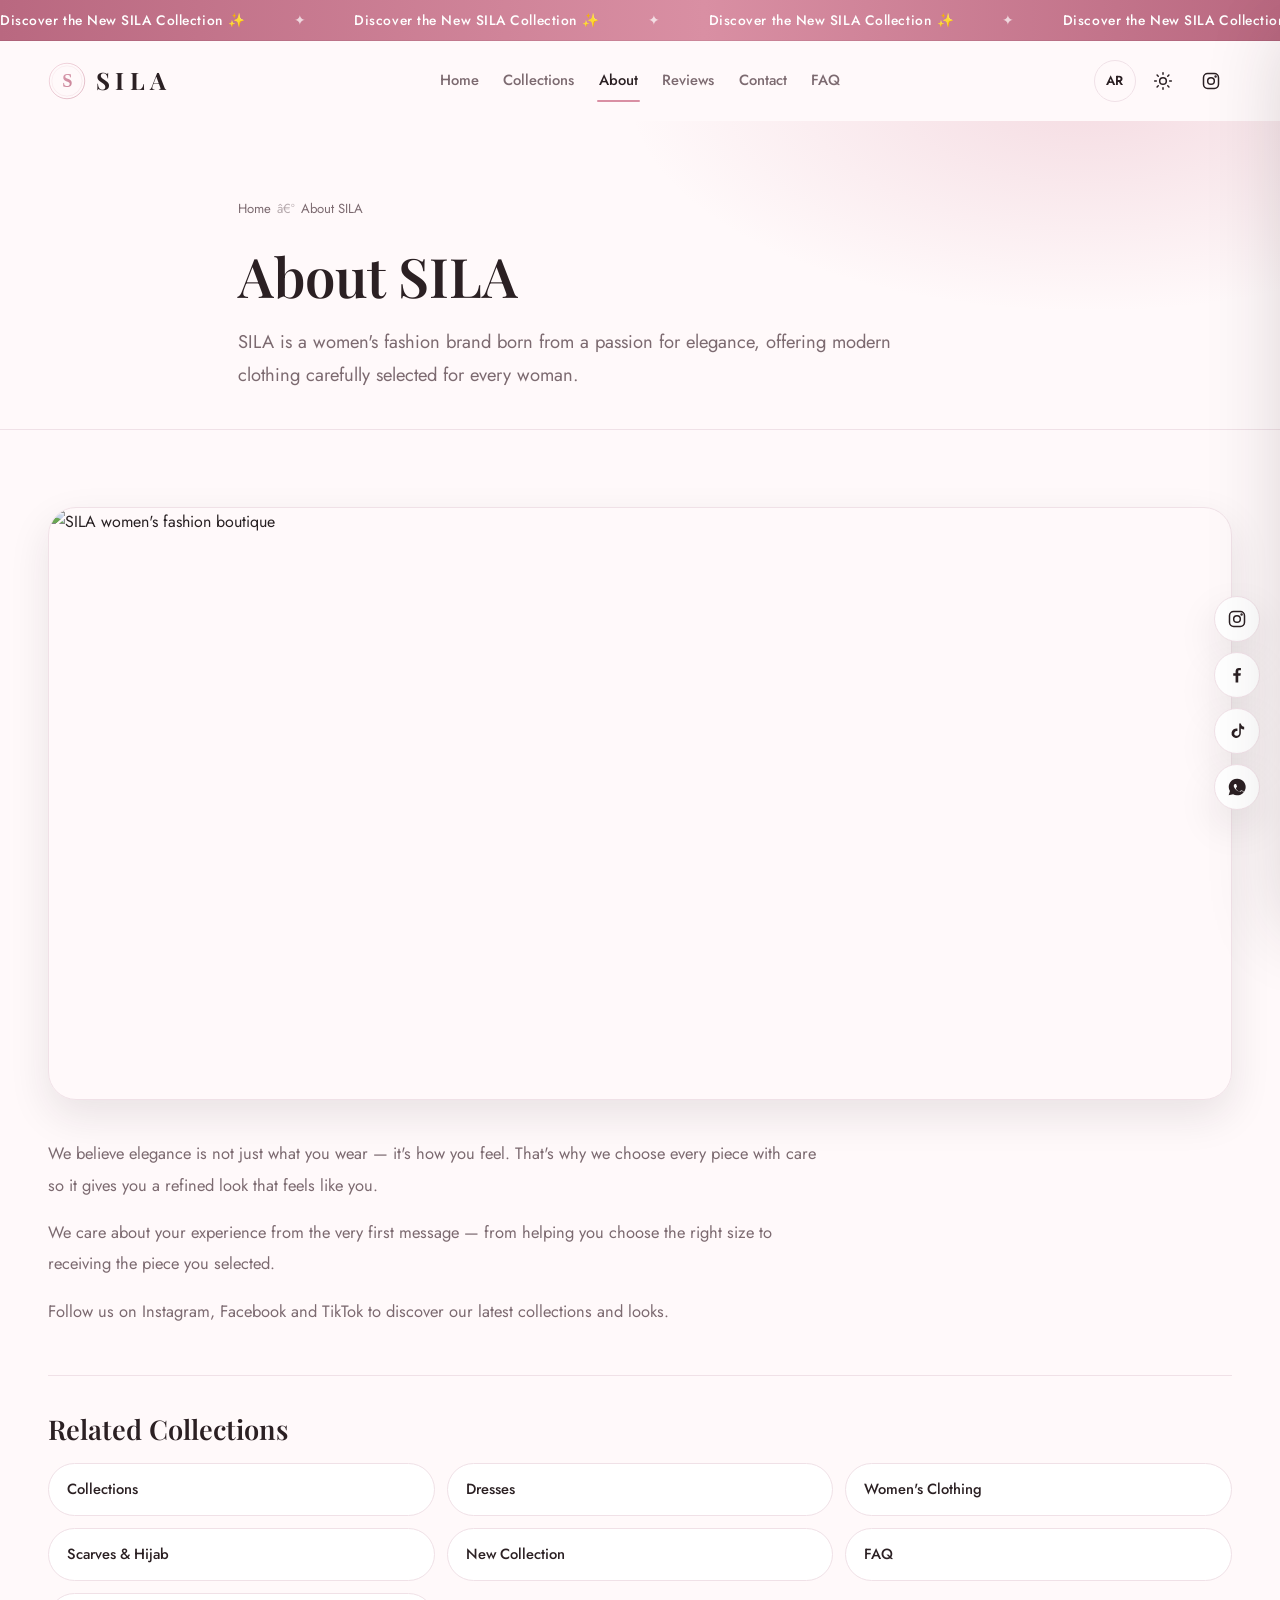
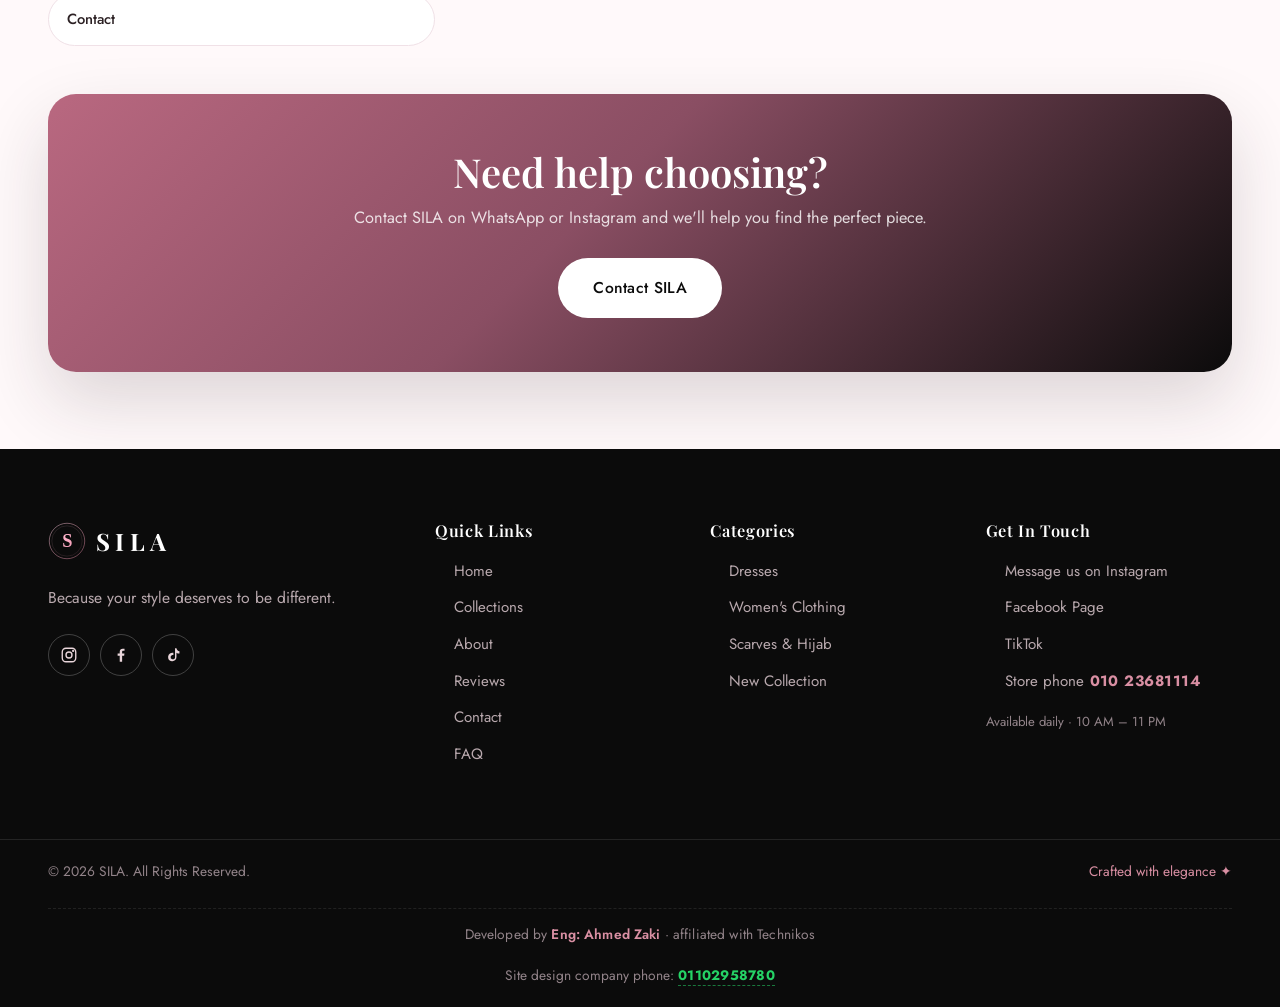
==== commit 60ca6a9b: "Point all SEO references to live sila-womens-fashion.vercel.app domain" ====
--- a/about/index.html
+++ b/about/index.html
@@ -1,9 +1,9 @@
-<!DOCTYPE html>
+﻿<!DOCTYPE html>
 <html lang="en" dir="ltr" data-theme="light" data-page="about" data-nav="about">
 <head>
   <meta charset="UTF-8" />
   <meta name="viewport" content="width=device-width, initial-scale=1.0" />
-  <meta name="description" content="Learn the SILA story — a women's fashion brand offering modern, elegant clothing carefully selected in Egypt." />
+  <meta name="description" content="Learn the SILA story â€” a women's fashion brand offering modern, elegant clothing carefully selected in Egypt." />
   <meta name="robots" content="index, follow" />
   <meta name="theme-color" content="#FFF9FA" />
 
@@ -11,20 +11,20 @@
   <meta property="og:type" content="website" />
   <meta property="og:site_name" content="SILA" />
   <meta property="og:title" content="About SILA | Women's Fashion Brand" />
-  <meta property="og:description" content="Learn the SILA story — a women's fashion brand offering modern, elegant clothing carefully selected in Egypt." />
-  <meta property="og:image" content="https://sila-fashion.com/assets/brand/sila-og-image.png" />
-  <meta property="og:url" content="https://sila-fashion.com/about/" />
+  <meta property="og:description" content="Learn the SILA story â€” a women's fashion brand offering modern, elegant clothing carefully selected in Egypt." />
+  <meta property="og:image" content="https://sila-womens-fashion.vercel.app/assets/brand/sila-og-image.png" />
+  <meta property="og:url" content="https://sila-womens-fashion.vercel.app/about/" />
   <meta property="og:locale" content="en_US" />
   <meta property="og:locale:alternate" content="ar_EG" />
 
   <!-- Twitter Card -->
   <meta name="twitter:card" content="summary_large_image" />
   <meta name="twitter:title" content="About SILA | Women's Fashion Brand" />
-  <meta name="twitter:description" content="Learn the SILA story — a women's fashion brand offering modern, elegant clothing carefully selected in Egypt." />
-  <meta name="twitter:image" content="https://sila-fashion.com/assets/brand/sila-og-image.png" />
+  <meta name="twitter:description" content="Learn the SILA story â€” a women's fashion brand offering modern, elegant clothing carefully selected in Egypt." />
+  <meta name="twitter:image" content="https://sila-womens-fashion.vercel.app/assets/brand/sila-og-image.png" />
 
   <!-- Canonical -->
-  <link rel="canonical" href="https://sila-fashion.com/about/" />
+  <link rel="canonical" href="https://sila-womens-fashion.vercel.app/about/" />
 
   <!-- Favicons -->
   <link rel="icon" type="image/svg+xml" href="../assets/icons/favicon.svg" />
@@ -58,9 +58,9 @@
     "@context": "https://schema.org",
     "@type": "Organization",
     "name": "SILA",
-    "url": "https://sila-fashion.com/",
-    "logo": "https://sila-fashion.com/assets/brand/sila-icon.svg",
-    "image": "https://sila-fashion.com/assets/brand/sila-og-image.png",
+    "url": "https://sila-womens-fashion.vercel.app/",
+    "logo": "https://sila-womens-fashion.vercel.app/assets/brand/sila-icon.svg",
+    "image": "https://sila-womens-fashion.vercel.app/assets/brand/sila-og-image.png",
     "sameAs": [
       "https://www.facebook.com/share/1JP3XEn1RE/?mibextid=wwXIfr",
       "https://www.instagram.com/sila_scarf.96",
@@ -74,10 +74,10 @@
     "@context": "https://schema.org",
     "@type": "WebPage",
     "name": "About SILA",
-    "url": "https://sila-fashion.com/about/",
+    "url": "https://sila-womens-fashion.vercel.app/about/",
     "inLanguage": ["en", "ar"],
-    "isPartOf": { "@type": "WebSite", "name": "SILA", "url": "https://sila-fashion.com/" },
-    "publisher": { "@type": "Organization", "name": "SILA", "url": "https://sila-fashion.com/", "logo": "https://sila-fashion.com/assets/brand/sila-icon.svg" }
+    "isPartOf": { "@type": "WebSite", "name": "SILA", "url": "https://sila-womens-fashion.vercel.app/" },
+    "publisher": { "@type": "Organization", "name": "SILA", "url": "https://sila-womens-fashion.vercel.app/", "logo": "https://sila-womens-fashion.vercel.app/assets/brand/sila-icon.svg" }
   }
   </script>
 </head>
@@ -103,7 +103,7 @@
 
   <header class="nav" id="navbar">
     <div class="container nav-inner">
-      <a class="logo" href="../" aria-label="SILA — Home">
+      <a class="logo" href="../" aria-label="SILA â€” Home">
         <img class="logo-icon" src="../assets/brand/sila-icon.svg" alt="SILA logo" width="38" height="38" />
         <span class="logo-text">SILA</span>
       </a>
@@ -174,7 +174,7 @@
     <div class="page-hero">
       <div class="container page-hero-inner">
         <nav class="crumbs" id="crumbs" aria-label="Breadcrumb">
-          <a href="../" data-i18n="crumb.home">Home</a><span class="crumb-sep" aria-hidden="true">›</span>
+          <a href="../" data-i18n="crumb.home">Home</a><span class="crumb-sep" aria-hidden="true">â€º</span>
           <a href="../about/" aria-current="page">About SILA</a>
         </nav>
         <h1 class="page-title" data-i18n="page.about.h1">About SILA</h1>
@@ -189,8 +189,8 @@
         </figure>
 
         <div class="prose">
-          <p data-i18n="page.about.p1">We believe elegance is not just what you wear — it's how you feel. That's why we choose every piece with care so it gives you a refined look that feels like you.</p>
-          <p data-i18n="page.about.p2">We care about your experience from the very first message — from helping you choose the right size to receiving the piece you selected.</p>
+          <p data-i18n="page.about.p1">We believe elegance is not just what you wear â€” it's how you feel. That's why we choose every piece with care so it gives you a refined look that feels like you.</p>
+          <p data-i18n="page.about.p2">We care about your experience from the very first message â€” from helping you choose the right size to receiving the piece you selected.</p>
           <p data-i18n="page.about.p3">Follow us on Instagram, Facebook and TikTok to discover our latest collections and looks.</p>
         </div>
 
@@ -270,16 +270,16 @@
           <span data-i18n="footer.storePhone">Store phone</span>
           <bdi class="tel-num">010 23681114</bdi>
         </a>
-        <span class="footer-note" data-i18n="footer.hours">Available daily · 10 AM – 11 PM</span>
+        <span class="footer-note" data-i18n="footer.hours">Available daily Â· 10 AM â€“ 11 PM</span>
       </div>
     </div>
     <div class="footer-bottom">
       <div class="container">
-        <p data-i18n="footer.rights">© 2026 SILA. All Rights Reserved.</p>
-        <p class="footer-made" data-i18n="footer.made">Crafted with elegance ✦</p>
+        <p data-i18n="footer.rights">Â© 2026 SILA. All Rights Reserved.</p>
+        <p class="footer-made" data-i18n="footer.made">Crafted with elegance âœ¦</p>
         <p class="footer-credit">
           <span data-i18n="footer.devBy">Developed by</span> <strong class="dev-name">Eng: Ahmed Zaki</strong>
-          <span data-i18n="footer.devOf">· affiliated with Technikos</span>
+          <span data-i18n="footer.devOf">Â· affiliated with Technikos</span>
         </p>
         <p class="footer-phone">
           <span data-i18n="footer.devPhone">Site design company phone:</span>
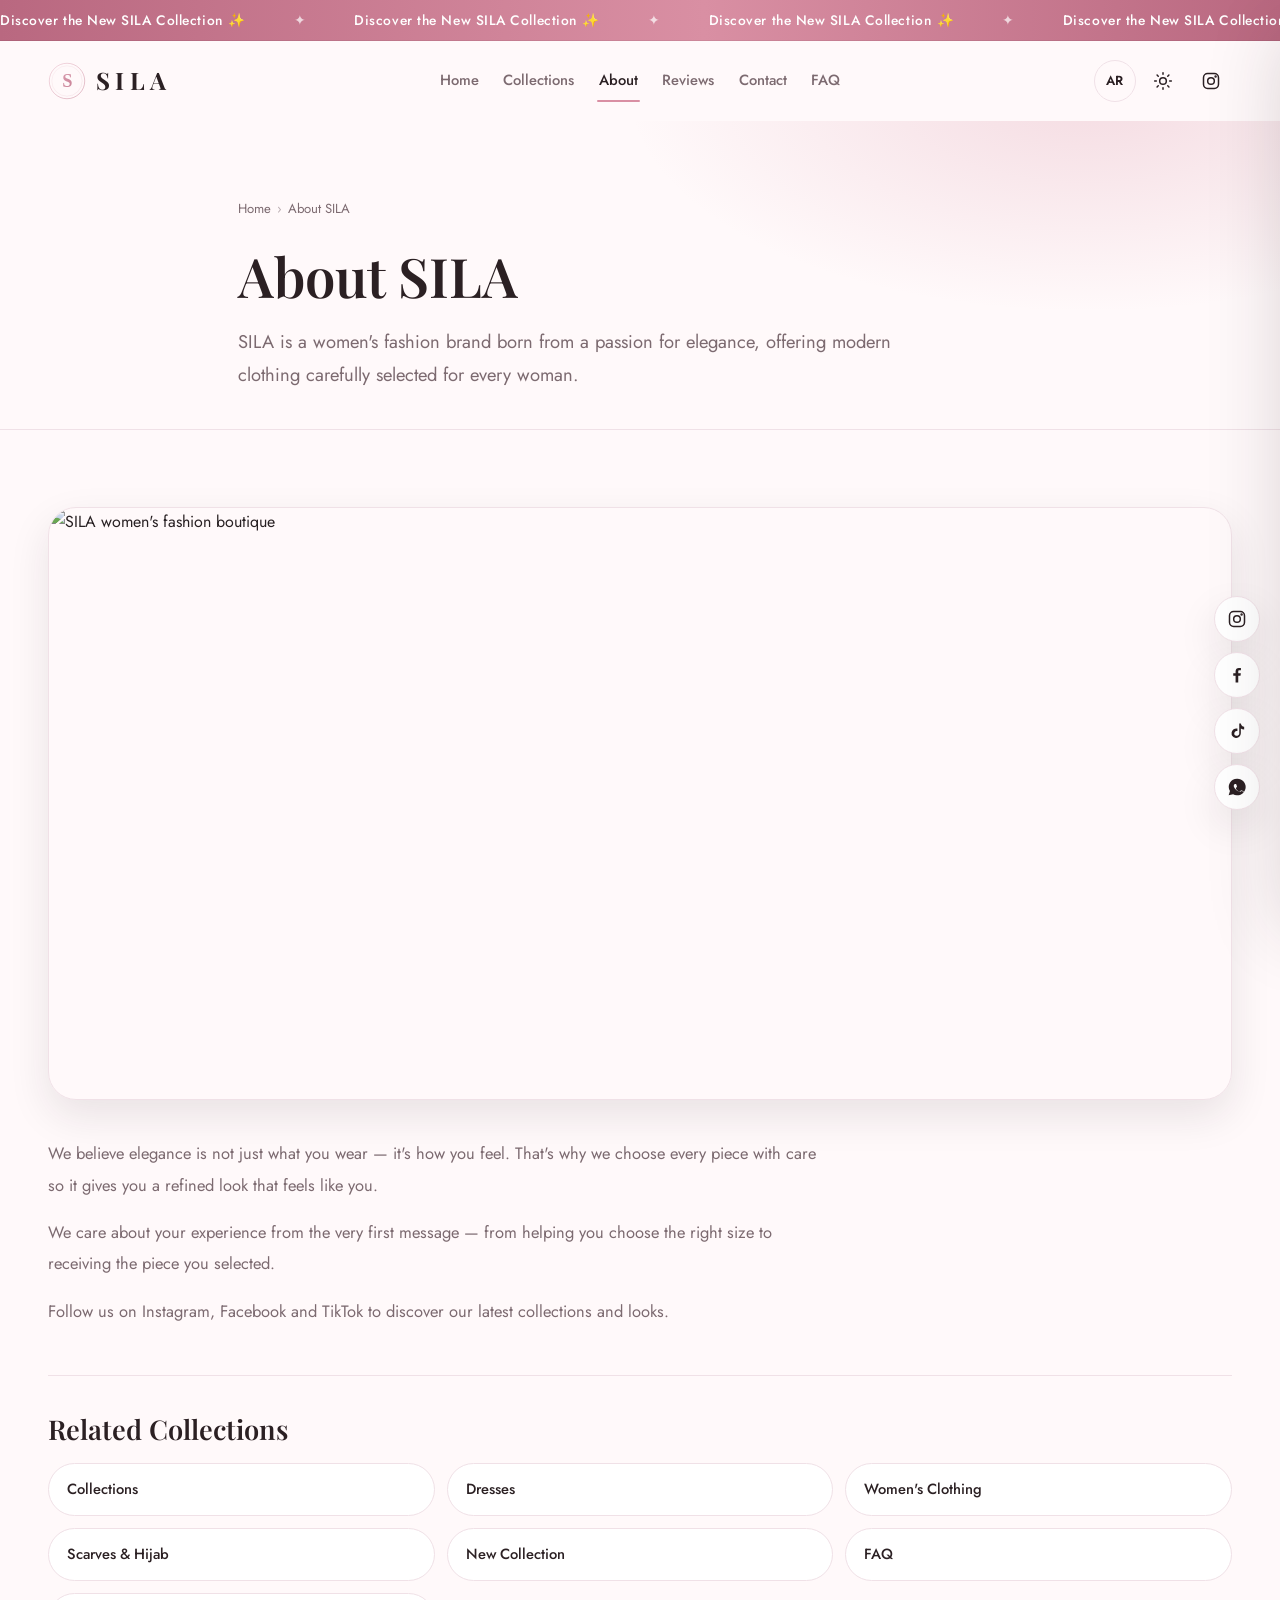
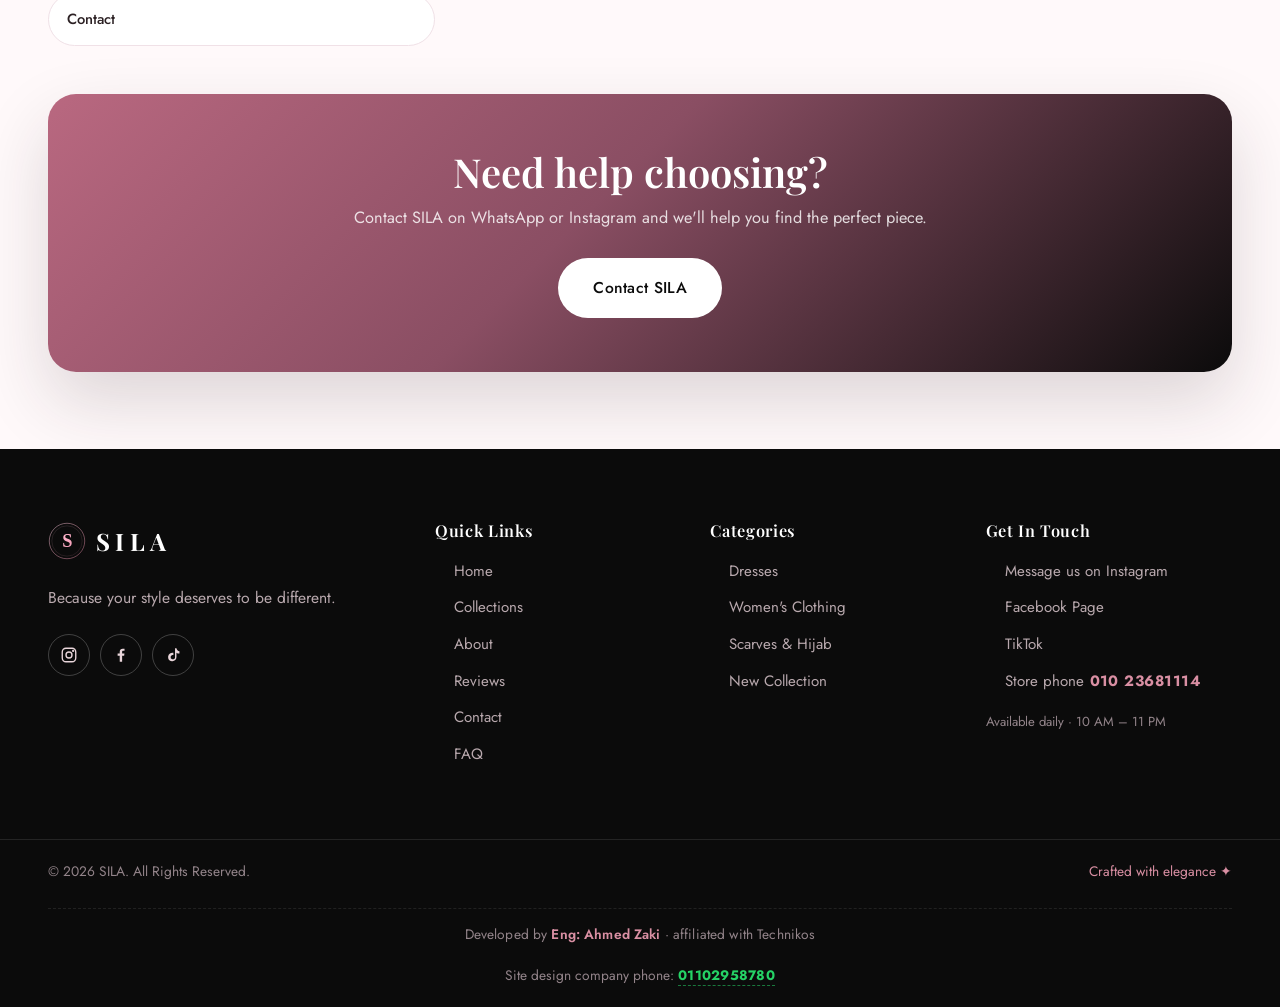
==== commit 10d192e1: "Fix UTF-8 mojibake in HTML files; restore clean encoding with domain swap and GSC meta tag" ====
--- a/about/index.html
+++ b/about/index.html
@@ -1,17 +1,18 @@
-﻿<!DOCTYPE html>
+<!DOCTYPE html>
 <html lang="en" dir="ltr" data-theme="light" data-page="about" data-nav="about">
 <head>
   <meta charset="UTF-8" />
   <meta name="viewport" content="width=device-width, initial-scale=1.0" />
-  <meta name="description" content="Learn the SILA story â€” a women's fashion brand offering modern, elegant clothing carefully selected in Egypt." />
+  <meta name="description" content="Learn the SILA story — a women's fashion brand offering modern, elegant clothing carefully selected in Egypt." />
   <meta name="robots" content="index, follow" />
   <meta name="theme-color" content="#FFF9FA" />
 
+  <meta name="google-site-verification" content="Q8Kkpg2UsI0Ktwpq3og7FJa7Hr7MaT_mE0Rx8IB2tdc" />
   <!-- Open Graph -->
   <meta property="og:type" content="website" />
   <meta property="og:site_name" content="SILA" />
   <meta property="og:title" content="About SILA | Women's Fashion Brand" />
-  <meta property="og:description" content="Learn the SILA story â€” a women's fashion brand offering modern, elegant clothing carefully selected in Egypt." />
+  <meta property="og:description" content="Learn the SILA story — a women's fashion brand offering modern, elegant clothing carefully selected in Egypt." />
   <meta property="og:image" content="https://sila-womens-fashion.vercel.app/assets/brand/sila-og-image.png" />
   <meta property="og:url" content="https://sila-womens-fashion.vercel.app/about/" />
   <meta property="og:locale" content="en_US" />
@@ -20,7 +21,7 @@
   <!-- Twitter Card -->
   <meta name="twitter:card" content="summary_large_image" />
   <meta name="twitter:title" content="About SILA | Women's Fashion Brand" />
-  <meta name="twitter:description" content="Learn the SILA story â€” a women's fashion brand offering modern, elegant clothing carefully selected in Egypt." />
+  <meta name="twitter:description" content="Learn the SILA story — a women's fashion brand offering modern, elegant clothing carefully selected in Egypt." />
   <meta name="twitter:image" content="https://sila-womens-fashion.vercel.app/assets/brand/sila-og-image.png" />
 
   <!-- Canonical -->
@@ -103,7 +104,7 @@
 
   <header class="nav" id="navbar">
     <div class="container nav-inner">
-      <a class="logo" href="../" aria-label="SILA â€” Home">
+      <a class="logo" href="../" aria-label="SILA — Home">
         <img class="logo-icon" src="../assets/brand/sila-icon.svg" alt="SILA logo" width="38" height="38" />
         <span class="logo-text">SILA</span>
       </a>
@@ -174,7 +175,7 @@
     <div class="page-hero">
       <div class="container page-hero-inner">
         <nav class="crumbs" id="crumbs" aria-label="Breadcrumb">
-          <a href="../" data-i18n="crumb.home">Home</a><span class="crumb-sep" aria-hidden="true">â€º</span>
+          <a href="../" data-i18n="crumb.home">Home</a><span class="crumb-sep" aria-hidden="true">›</span>
           <a href="../about/" aria-current="page">About SILA</a>
         </nav>
         <h1 class="page-title" data-i18n="page.about.h1">About SILA</h1>
@@ -189,8 +190,8 @@
         </figure>
 
         <div class="prose">
-          <p data-i18n="page.about.p1">We believe elegance is not just what you wear â€” it's how you feel. That's why we choose every piece with care so it gives you a refined look that feels like you.</p>
-          <p data-i18n="page.about.p2">We care about your experience from the very first message â€” from helping you choose the right size to receiving the piece you selected.</p>
+          <p data-i18n="page.about.p1">We believe elegance is not just what you wear — it's how you feel. That's why we choose every piece with care so it gives you a refined look that feels like you.</p>
+          <p data-i18n="page.about.p2">We care about your experience from the very first message — from helping you choose the right size to receiving the piece you selected.</p>
           <p data-i18n="page.about.p3">Follow us on Instagram, Facebook and TikTok to discover our latest collections and looks.</p>
         </div>
 
@@ -270,16 +271,16 @@
           <span data-i18n="footer.storePhone">Store phone</span>
           <bdi class="tel-num">010 23681114</bdi>
         </a>
-        <span class="footer-note" data-i18n="footer.hours">Available daily Â· 10 AM â€“ 11 PM</span>
+        <span class="footer-note" data-i18n="footer.hours">Available daily · 10 AM – 11 PM</span>
       </div>
     </div>
     <div class="footer-bottom">
       <div class="container">
-        <p data-i18n="footer.rights">Â© 2026 SILA. All Rights Reserved.</p>
-        <p class="footer-made" data-i18n="footer.made">Crafted with elegance âœ¦</p>
+        <p data-i18n="footer.rights">© 2026 SILA. All Rights Reserved.</p>
+        <p class="footer-made" data-i18n="footer.made">Crafted with elegance ✦</p>
         <p class="footer-credit">
           <span data-i18n="footer.devBy">Developed by</span> <strong class="dev-name">Eng: Ahmed Zaki</strong>
-          <span data-i18n="footer.devOf">Â· affiliated with Technikos</span>
+          <span data-i18n="footer.devOf">· affiliated with Technikos</span>
         </p>
         <p class="footer-phone">
           <span data-i18n="footer.devPhone">Site design company phone:</span>
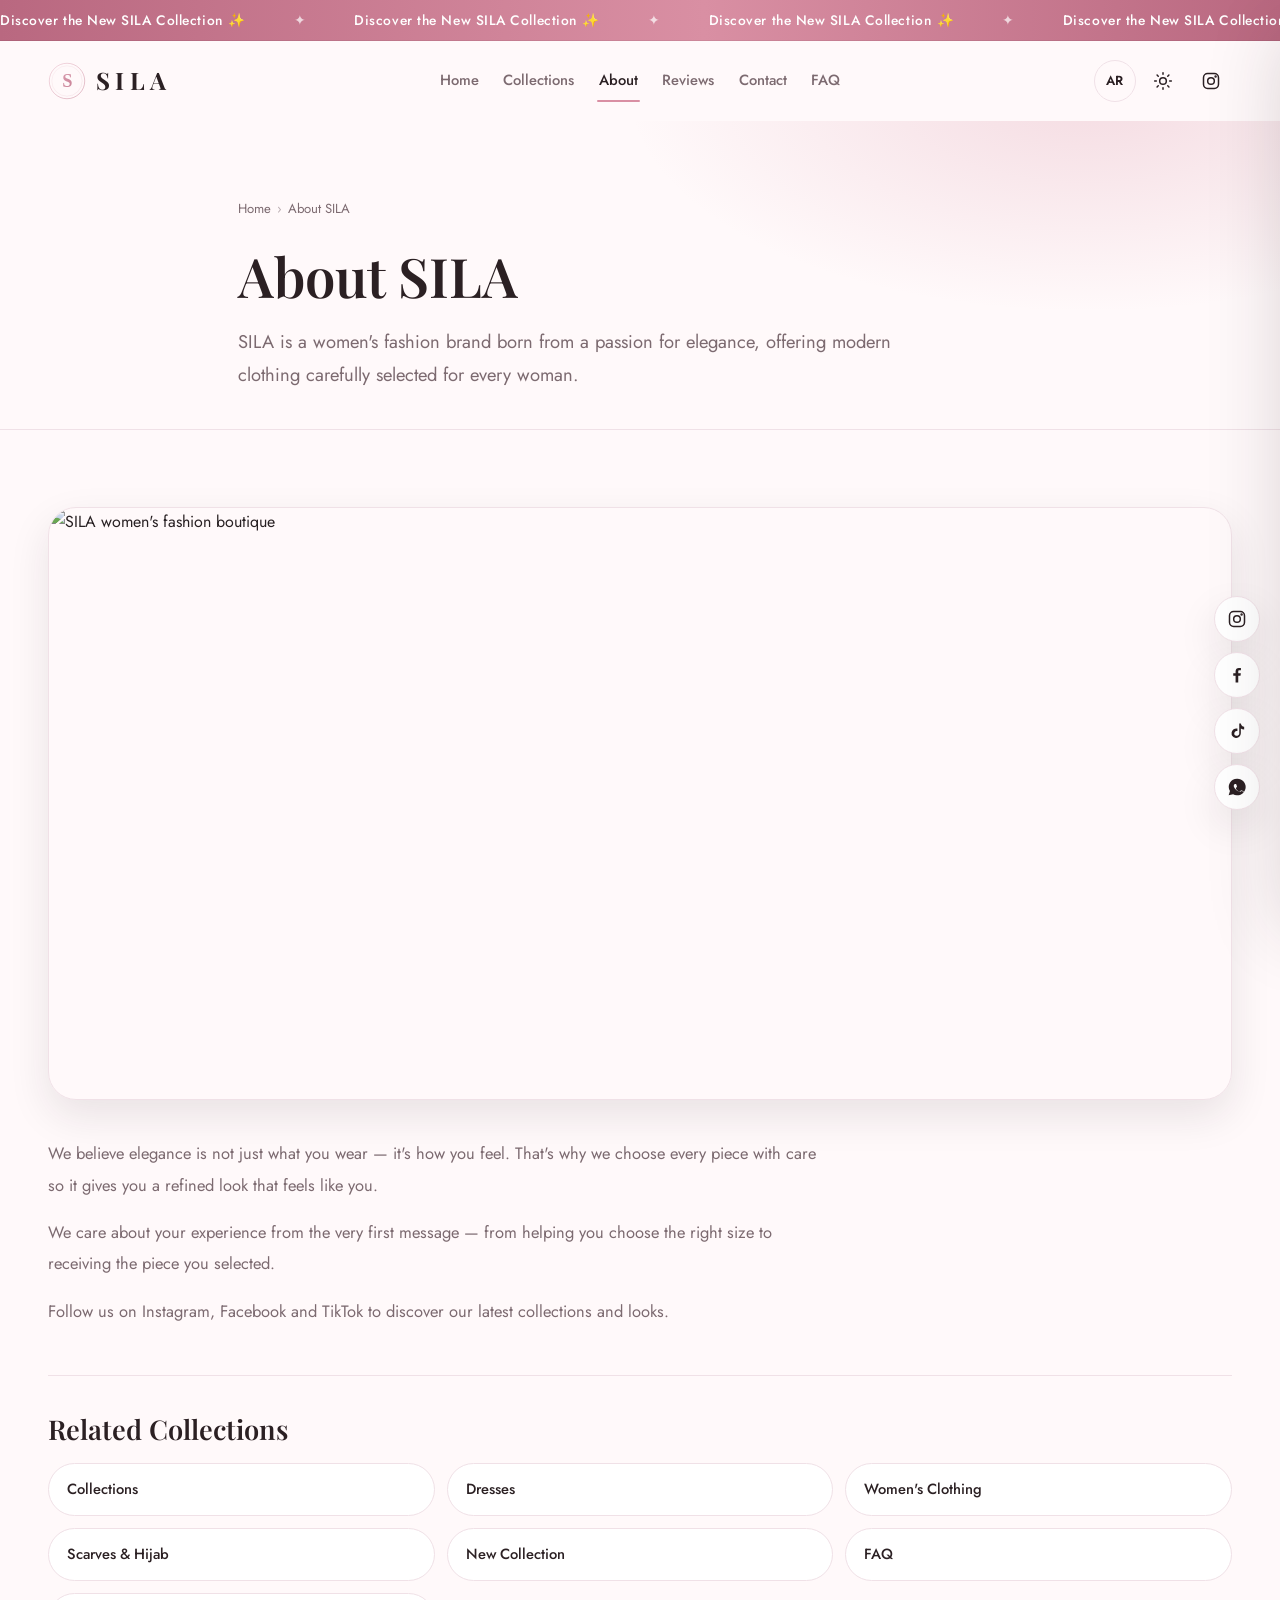
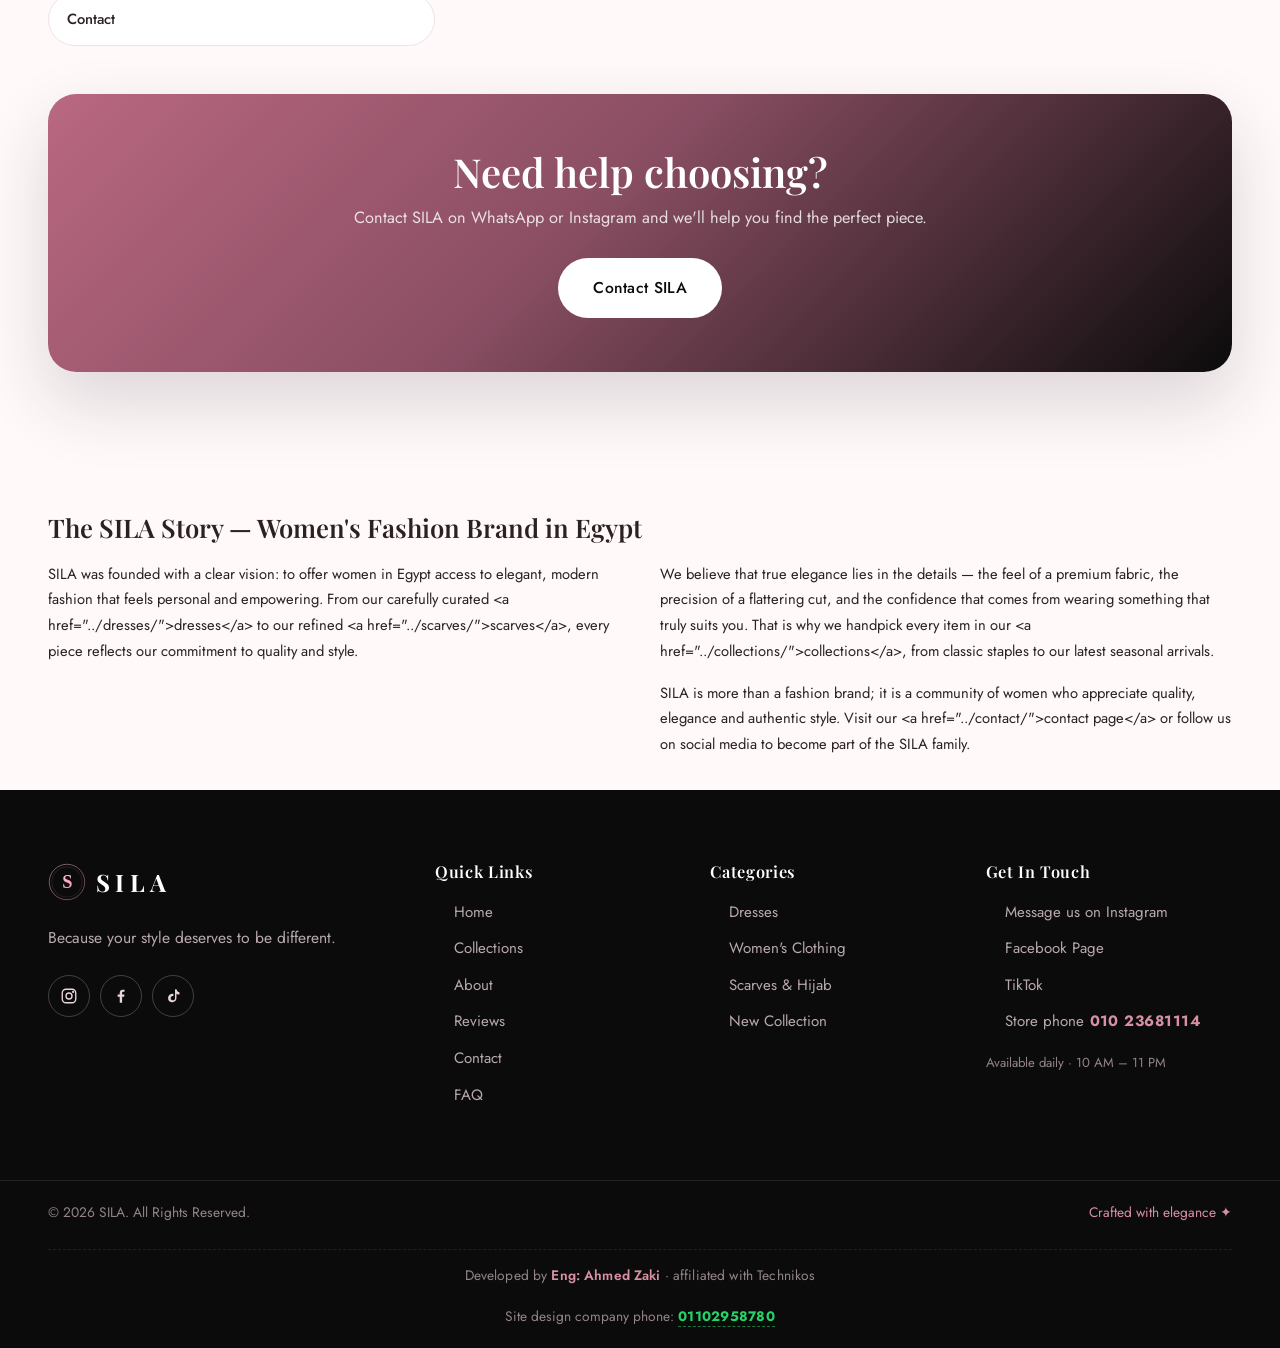
==== commit 30bb42ea: "Fix SEO: remove robots.txt BOM, fill empty H1/images, add static reviews/gallery, add SEO content bl" ====
--- a/about/index.html
+++ b/about/index.html
@@ -215,6 +215,18 @@
         </div>
       </div>
     </section>
+  <!-- ============ SEO CONTENT ============ -->
+  <section class="section seo-content" aria-label="About SILA Brand Story">
+    <div class="container">
+      <h2 class="seo-title" data-i18n="seo.about.title">The SILA Story — Women's Fashion Brand in Egypt</h2>
+      <div class="seo-text">
+        <p data-i18n="seo.about.p1">SILA was founded with a clear vision: to offer women in Egypt access to elegant, modern fashion that feels personal and empowering. From our carefully curated <a href="../dresses/">dresses</a> to our refined <a href="../scarves/">scarves</a>, every piece reflects our commitment to quality and style.</p>
+        <p data-i18n="seo.about.p2">We believe that true elegance lies in the details — the feel of a premium fabric, the precision of a flattering cut, and the confidence that comes from wearing something that truly suits you. That is why we handpick every item in our <a href="../collections/">collections</a>, from classic staples to our latest seasonal arrivals.</p>
+        <p data-i18n="seo.about.p3">SILA is more than a fashion brand; it is a community of women who appreciate quality, elegance and authentic style. Visit our <a href="../contact/">contact page</a> or follow us on social media to become part of the SILA family.</p>
+      </div>
+    </div>
+  </section>
+
   </main>
 
   <footer class="footer" id="footer">
--- a/style.css
+++ b/style.css
@@ -26,6 +26,10 @@
   --accent-strong: var(--pink-dark);
   --accent-glow: rgba(217, 143, 163, 0.28);
   --hero-mask: linear-gradient(180deg, rgba(255,249,250,0) 0%, rgba(255,249,250,1) 100%);
+  --hero-overlay-a: rgba(255, 249, 250, 0.42);
+  --hero-overlay-b: rgba(255, 249, 250, 0.22);
+  --hero-overlay-c: rgba(255, 249, 250, 0.10);
+  --hero-overlay-d: rgba(255, 249, 250, 0.02);
 
   --shadow-sm: 0 6px 18px rgba(43, 32, 35, 0.06);
   --shadow-md: 0 16px 40px rgba(43, 32, 35, 0.10);
@@ -63,6 +67,10 @@
   --accent-strong: #E4AABC;
   --accent-glow: rgba(217, 143, 163, 0.22);
   --hero-mask: linear-gradient(180deg, rgba(11,11,11,0) 0%, rgba(11,11,11,1) 100%);
+  --hero-overlay-a: rgba(11, 11, 11, 0.45);
+  --hero-overlay-b: rgba(11, 11, 11, 0.24);
+  --hero-overlay-c: rgba(11, 11, 11, 0.10);
+  --hero-overlay-d: rgba(11, 11, 11, 0.02);
 
   --shadow-sm: 0 6px 18px rgba(0, 0, 0, 0.35);
   --shadow-md: 0 16px 40px rgba(0, 0, 0, 0.45);
@@ -372,11 +380,56 @@
 /* ============================================================
    HERO
    ============================================================ */
-.hero { position: relative; padding-block: clamp(3rem, 6vw, 5rem) clamp(5rem, 10vw, 8rem); overflow: hidden; }
-
-.hero-inner { display: grid; grid-template-columns: 1.02fr 0.98fr; align-items: center; gap: clamp(28px, 5vw, 72px); }
+.hero {
+  position: relative;
+  padding-block: clamp(3rem, 6vw, 5rem) clamp(5rem, 10vw, 8rem);
+  overflow: hidden;
+  isolation: isolate;
+  background-color: var(--bg);
+}
+.hero::before {
+  content: "";
+  position: absolute;
+  inset: 0;
+  z-index: -2;
+  background-image: url("assets/images/store-hero.jpg");
+  background-size: cover;
+  background-position: center 30%;
+  background-repeat: no-repeat;
+}
+.hero::after {
+  content: "";
+  position: absolute;
+  inset: 0;
+  z-index: -1;
+  background: linear-gradient(
+    to right,
+    var(--hero-overlay-a) 0%,
+    var(--hero-overlay-b) 42%,
+    var(--hero-overlay-c) 68%,
+    var(--hero-overlay-d) 100%
+  );
+}
+
+.hero-inner { display: grid; grid-template-columns: 1fr; align-items: center; gap: clamp(28px, 5vw, 72px); }
 
 .hero-content { position: relative; z-index: 2; }
+.hero-content .eyebrow,
+.hero-title,
+.hero-title .accent,
+.hero-desc,
+.hero-stats .stat strong,
+.hero-stats .stat span {
+  text-shadow: 0 1px 2px rgba(255, 249, 250, 0.9), 0 2px 14px rgba(255, 249, 250, 0.55);
+}
+[data-theme="dark"] .hero-content .eyebrow,
+[data-theme="dark"] .hero-title,
+[data-theme="dark"] .hero-title .accent,
+[data-theme="dark"] .hero-desc,
+[data-theme="dark"] .hero-stats .stat strong,
+[data-theme="dark"] .hero-stats .stat span {
+  text-shadow: 0 1px 2px rgba(0, 0, 0, 0.85), 0 2px 16px rgba(0, 0, 0, 0.6);
+}
 .hero-title {
   font-size: clamp(2.7rem, 6.4vw, 4.9rem);
   font-weight: 600; line-height: 1.04;
@@ -398,67 +451,15 @@
 .stat span { font-size: 0.82rem; color: var(--text-2); }
 .stat + .stat {
   padding-inline-start: clamp(18px, 3vw, 42px);
-  border-inline-start: 1px solid var(--border);
-}
-
-.hero-media { position: relative; }
-.hero-blob {
-  position: absolute; inset-block: -6%; inset-inline: -4%;
-  background: radial-gradient(closest-side, var(--accent-glow), transparent 70%);
-  filter: blur(30px); border-radius: 50%;
-  animation: blobDrift 9s ease-in-out infinite alternate;
+  border-inline-start: 1px solid color-mix(in srgb, var(--border) 55%, transparent);
+}
+
+.hero-media, .hero-blob, .hero-frame, .hero-frame img, .float-chip, .new-chip, .rating-card,
+.rating-card strong, .rating-card .stars, .rating-avatars, .rating-avatars .av, .av1, .av2, .av3,
+.rating-avatars .av + .av, .heroImg {
+  display: none !important;
 }
 @keyframes blobDrift { from { transform: scale(1) translate(0, 0); } to { transform: scale(1.1) translate(2%, -2%); } }
-
-.hero-frame {
-  position: relative; z-index: 1;
-  border-radius: var(--radius-xl);
-  overflow: hidden;
-  aspect-ratio: 4 / 4.7;
-  box-shadow: var(--shadow-lg), 0 0 0 1px var(--border);
-}
-.hero-frame img { width: 100%; height: 100%; object-fit: cover; }
-
-.float-chip {
-  position: absolute; z-index: 3;
-  display: inline-flex; align-items: center; gap: 8px;
-  padding: 11px 18px; border-radius: 999px;
-  background: rgba(255, 255, 255, 0.78);
-  backdrop-filter: blur(10px);
-  box-shadow: var(--shadow-md);
-  font-size: 0.88rem; font-weight: 600; color: var(--black);
-  border: 1px solid rgba(255, 255, 255, 0.5);
-}
-[data-theme="dark"] .float-chip { background: rgba(21, 21, 21, 0.8); color: #fff; }
-.float-chip svg { color: var(--accent-strong); animation: chipBob 4s ease-in-out infinite; }
-
-.new-chip { inset-block-start: 26px; inset-inline-start: -14px; animation: chipFloat 6s ease-in-out infinite; }
-
-.rating-card {
-  position: absolute; z-index: 3;
-  display: flex; align-items: center; gap: 14px;
-  padding: 14px 20px; border-radius: 18px;
-  background: rgba(255, 255, 255, 0.85);
-  backdrop-filter: blur(12px);
-  box-shadow: var(--shadow-md);
-  border: 1px solid rgba(255, 255, 255, 0.5);
-  inset-block-end: 30px; inset-inline-end: -10px;
-  animation: chipFloat 7s ease-in-out 1s infinite;
-}
-[data-theme="dark"] .rating-card { background: rgba(21, 21, 21, 0.85); }
-.rating-card strong { font-family: var(--font-display); font-size: 1.25rem; color: var(--text); line-height: 1.1; display: block; }
-.rating-card .stars { color: var(--accent); display: inline-flex; gap: 2px; }
-.rating-avatars { display: flex; }
-.rating-avatars .av {
-  width: 34px; height: 34px; border-radius: 50%;
-  display: grid; place-items: center; font-size: 0.75rem; font-weight: 700; color: #fff;
-  border: 2px solid var(--surface);
-  font-family: var(--font-display);
-}
-.av1 { background: linear-gradient(135deg, #D98FA3, #B96880); }
-.av2 { background: linear-gradient(135deg, #8E7CC3, #6B58A8); }
-.av3 { background: linear-gradient(135deg, #2B2023, #4A363C); }
-.rating-avatars .av + .av { margin-inline-start: -10px; }
 
 @keyframes chipFloat {
   0%, 100% { transform: translateY(0) rotate(0.5deg); }
@@ -908,9 +909,16 @@
   .hero-inner { grid-template-columns: 1fr; gap: 44px; }
   .hero-content { text-align: center; max-width: 620px; margin-inline: auto; }
   .hero-actions, .hero-stats { justify-content: center; }
-  .hero-media { max-width: 520px; margin-inline: auto; width: 100%; }
-  .new-chip { inset-inline-start: -8px; }
-  .rating-card { inset-inline-end: -6px; }
+  .hero::after,
+  html[lang="ar"] .hero::after {
+    background: linear-gradient(
+      to bottom,
+      var(--hero-overlay-a) 0%,
+      var(--hero-overlay-b) 38%,
+      var(--hero-overlay-c) 62%,
+      var(--hero-overlay-d) 100%
+    );
+  }
   .editorial-inner { grid-template-columns: 1fr; gap: 40px; }
   .editorial-text { text-align: center; }
   .editorial-desc { margin-inline: auto; }
@@ -931,9 +939,6 @@
 
   .hero { padding-block-end: clamp(6rem, 14vw, 8rem); }
   .scroll-indicator { display: none; }
-  .hero-frame { aspect-ratio: 4 / 4.9; }
-  .new-chip { inset-block-start: 14px; transform: scale(0.92); }
-  .rating-card { transform: scale(0.92); inset-block-end: 16px; }
 
   .gallery-grid { grid-template-columns: repeat(2, 1fr); }
   .float-social { inset-block-end: 74px; inset-inline-end: 14px; gap: 8px; }
@@ -961,8 +966,18 @@
 [dir="rtl"] .brand-quote-owner { letter-spacing: 0.12em; }
 [dir="rtl"] .btn { letter-spacing: 0; }
 
+/* Hero background — mirror the overlay for RTL */
+html[lang="ar"] .hero::after {
+  background: linear-gradient(
+    to left,
+    var(--hero-overlay-a) 0%,
+    var(--hero-overlay-b) 42%,
+    var(--hero-overlay-c) 68%,
+    var(--hero-overlay-d) 100%
+  );
+}
+
 /* Dark theme fine-tuning */
-[data-theme="dark"] .hero-frame { box-shadow: 0 30px 80px rgba(0, 0, 0, 0.55), 0 0 0 1px var(--border); }
 [data-theme="dark"] .footer { background: #080808; }
 html[lang="ar"] .hero-title .accent { font-style: normal; }
 
@@ -1017,6 +1032,31 @@
   .explore-featured { grid-column: span 1; }
 }
 
+/* ============================================================
+   SEO CONTENT SECTION
+   ============================================================ */
+.seo-content { padding: 4rem 0 2rem; }
+.seo-title {
+  font-family: var(--font-display);
+  font-size: clamp(1.2rem, 2.5vw, 1.6rem);
+  font-weight: 600;
+  margin-bottom: 1.2rem;
+  color: var(--c-text);
+}
+.seo-text {
+  columns: 2;
+  column-gap: 2.5rem;
+  font-size: 0.92rem;
+  line-height: 1.75;
+  color: var(--c-muted);
+}
+.seo-text p { margin-bottom: 1rem; break-inside: avoid; }
+.seo-text a { color: var(--c-accent); text-decoration: underline; }
+@media (max-width: 768px) {
+  .seo-text { columns: 1; }
+  .seo-content { padding: 2.5rem 0 1rem; }
+}
+
 /* No-JS fallback: never hide reveal-only content */
 html:not(.js) [data-reveal] { opacity: 1; transform: none; }
 
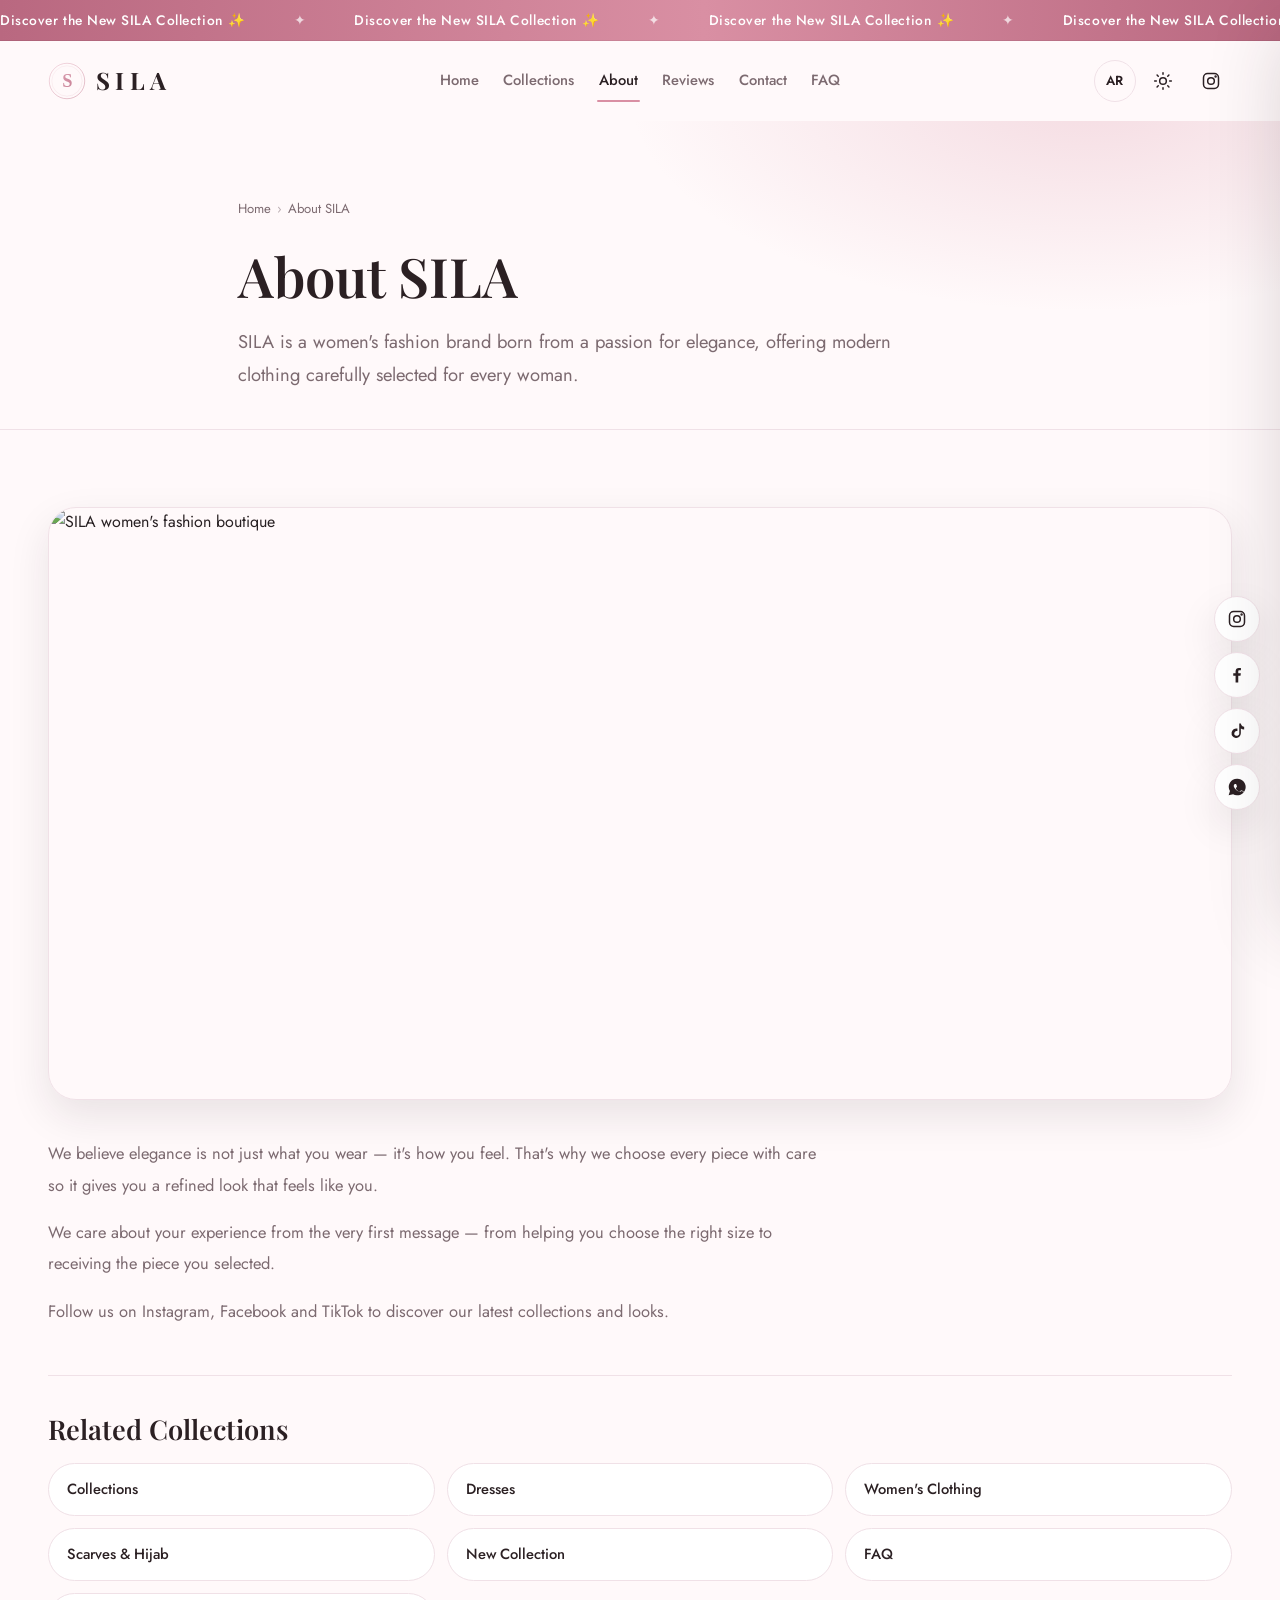
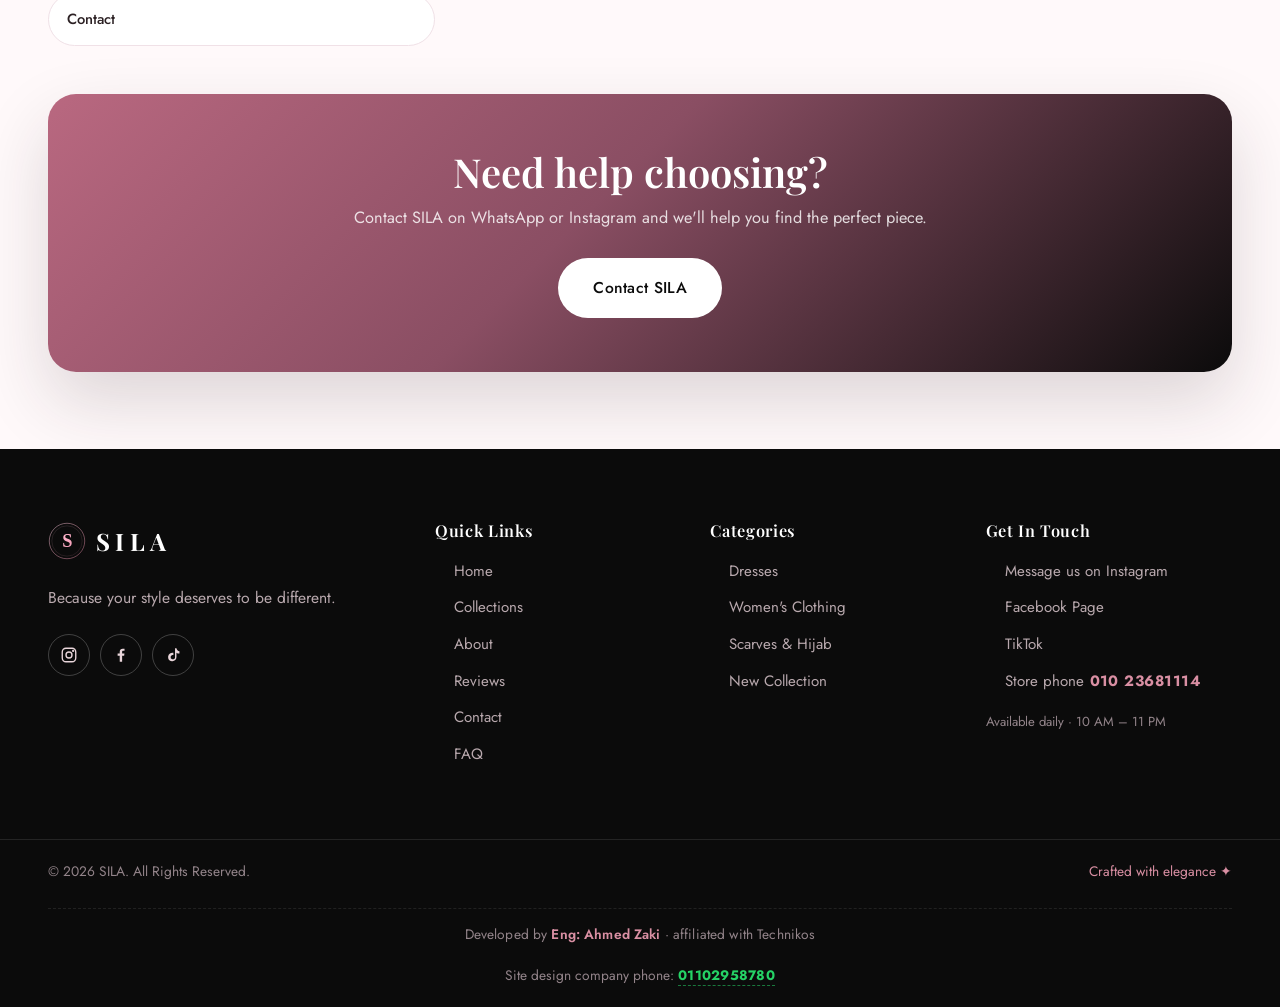
==== commit e2b533e8: "Remove SEO content blocks from all pages" ====
--- a/about/index.html
+++ b/about/index.html
@@ -215,17 +215,7 @@
         </div>
       </div>
     </section>
-  <!-- ============ SEO CONTENT ============ -->
-  <section class="section seo-content" aria-label="About SILA Brand Story">
-    <div class="container">
-      <h2 class="seo-title" data-i18n="seo.about.title">The SILA Story — Women's Fashion Brand in Egypt</h2>
-      <div class="seo-text">
-        <p data-i18n="seo.about.p1">SILA was founded with a clear vision: to offer women in Egypt access to elegant, modern fashion that feels personal and empowering. From our carefully curated <a href="../dresses/">dresses</a> to our refined <a href="../scarves/">scarves</a>, every piece reflects our commitment to quality and style.</p>
-        <p data-i18n="seo.about.p2">We believe that true elegance lies in the details — the feel of a premium fabric, the precision of a flattering cut, and the confidence that comes from wearing something that truly suits you. That is why we handpick every item in our <a href="../collections/">collections</a>, from classic staples to our latest seasonal arrivals.</p>
-        <p data-i18n="seo.about.p3">SILA is more than a fashion brand; it is a community of women who appreciate quality, elegance and authentic style. Visit our <a href="../contact/">contact page</a> or follow us on social media to become part of the SILA family.</p>
-      </div>
-    </div>
-  </section>
+
 
   </main>
 
--- a/style.css
+++ b/style.css
@@ -760,6 +760,95 @@
   transition: color 0.3s, gap 0.3s;
 }
 .follow-link:hover { color: var(--accent); gap: 12px; }
+
+/* ============================================================
+   STORE LOCATION
+   ============================================================ */
+.location { background: var(--surface-2); border-block: 1px solid var(--border); }
+.location .section-head { max-width: 640px; text-align: center; margin-inline: auto; margin-block-end: clamp(2rem, 4vw, 3rem); }
+
+.location-map-link {
+  display: block;
+  border-radius: var(--radius-xl);
+  overflow: hidden;
+  box-shadow: var(--shadow-md);
+  border: 2px solid var(--border);
+  transition: transform 0.5s var(--ease-out), box-shadow 0.5s, border-color 0.4s;
+  position: relative;
+}
+.location-map-link:hover {
+  transform: translateY(-4px);
+  box-shadow: var(--shadow-lg);
+  border-color: var(--accent);
+}
+
+.location-map-container {
+  position: relative;
+  line-height: 0;
+}
+
+.location-iframe {
+  display: block;
+  width: 100%;
+  height: 450px;
+  border: 0;
+  pointer-events: none;
+}
+
+.location-overlay {
+  position: absolute;
+  inset: 0;
+  display: flex;
+  flex-direction: column;
+  align-items: center;
+  justify-content: center;
+  gap: 12px;
+  background: rgba(11, 11, 11, 0.45);
+  opacity: 0;
+  transition: opacity 0.4s ease;
+}
+.location-map-link:hover .location-overlay { opacity: 1; }
+
+.location-overlay-icon {
+  width: 64px;
+  height: 64px;
+  border-radius: 50%;
+  display: grid;
+  place-items: center;
+  background: var(--pink);
+  color: #fff;
+  box-shadow: 0 12px 30px rgba(185, 104, 128, 0.5);
+  transform: scale(0.85);
+  transition: transform 0.4s var(--ease-out);
+}
+.location-map-link:hover .location-overlay-icon { transform: scale(1); }
+
+.location-overlay-text {
+  font-size: 1.05rem;
+  font-weight: 600;
+  color: #fff;
+  text-shadow: 0 2px 8px rgba(0, 0, 0, 0.4);
+  letter-spacing: 0.02em;
+}
+
+.location-actions {
+  display: flex;
+  flex-wrap: wrap;
+  justify-content: center;
+  gap: 14px;
+  margin-block-start: clamp(1.4rem, 3vw, 2rem);
+}
+.location-actions .btn { min-width: 200px; }
+
+@media (max-width: 768px) {
+  .location-iframe { height: 320px; }
+}
+@media (max-width: 560px) {
+  .location-iframe { height: 260px; }
+  .location-actions { flex-direction: column; }
+  .location-actions .btn { width: 100%; min-width: auto; }
+  .location-overlay { opacity: 1; background: rgba(11, 11, 11, 0.3); }
+}
 
 /* ============================================================
    CTA
